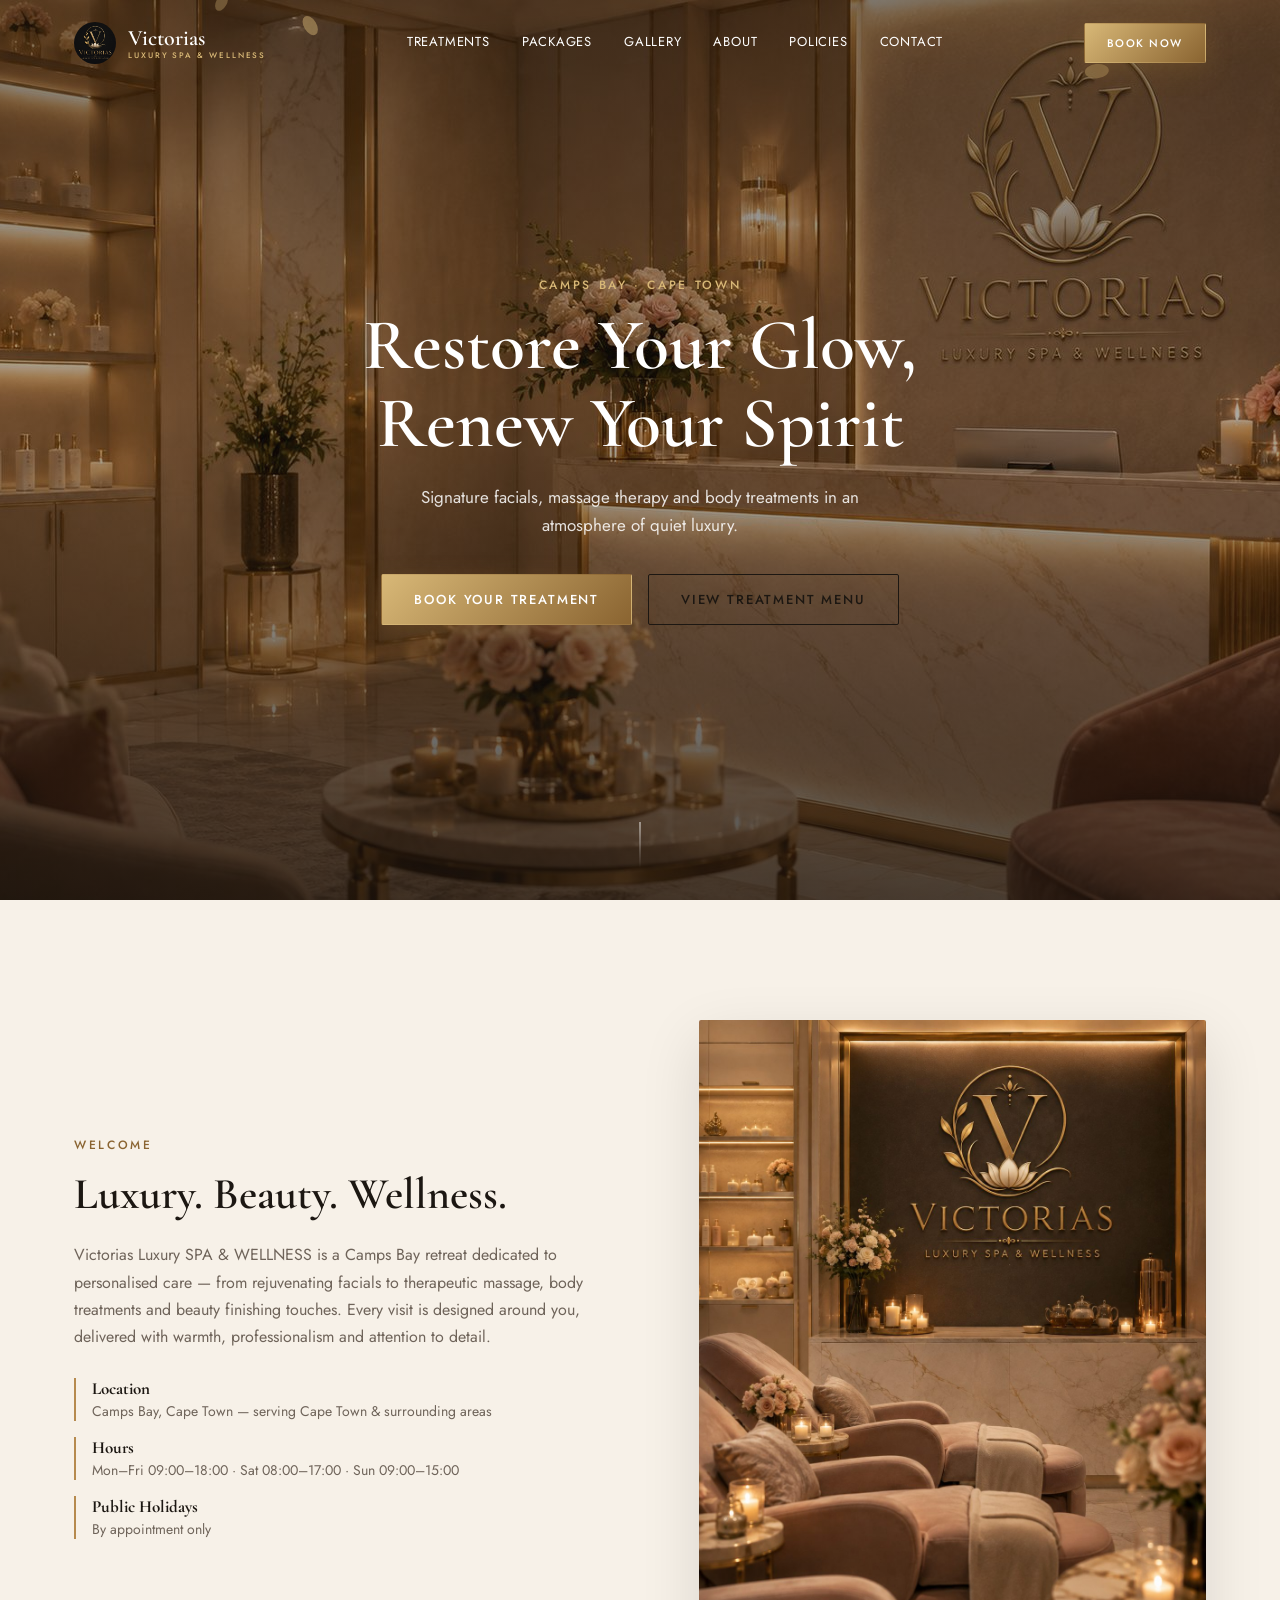
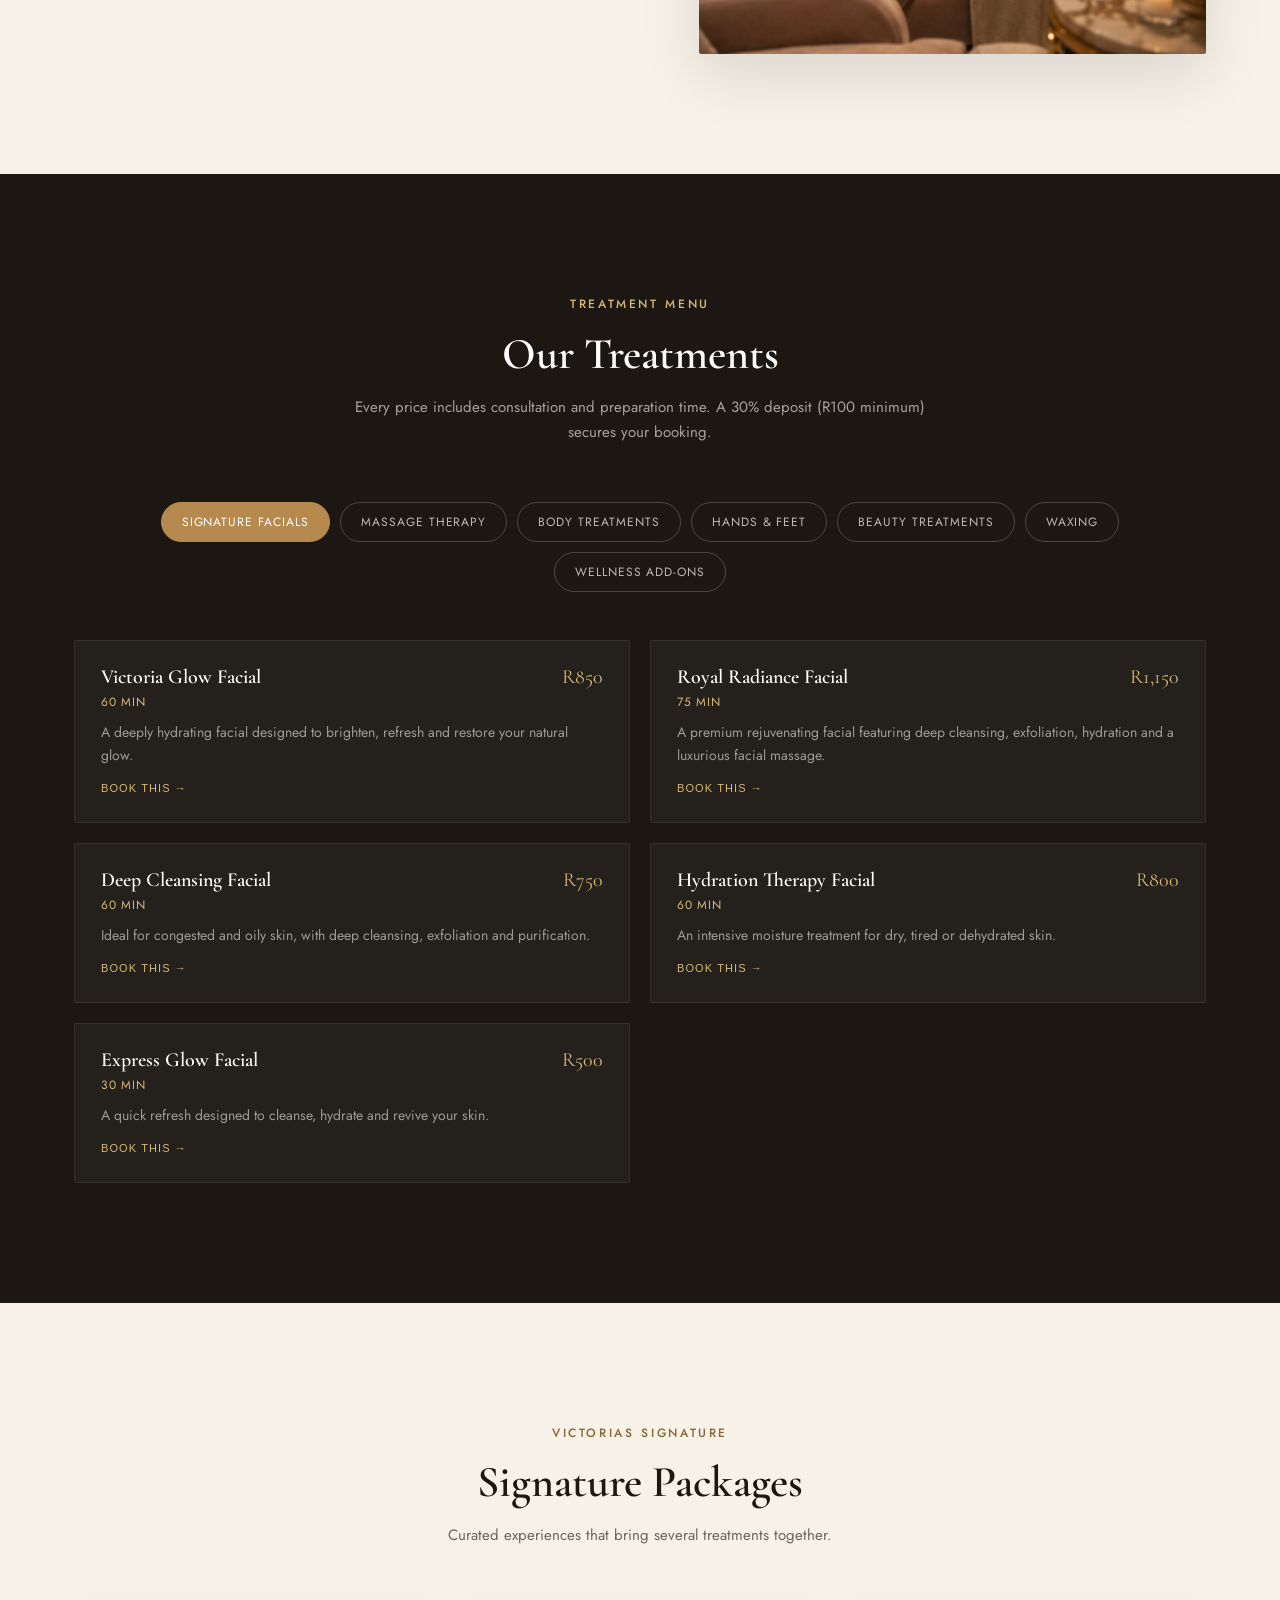
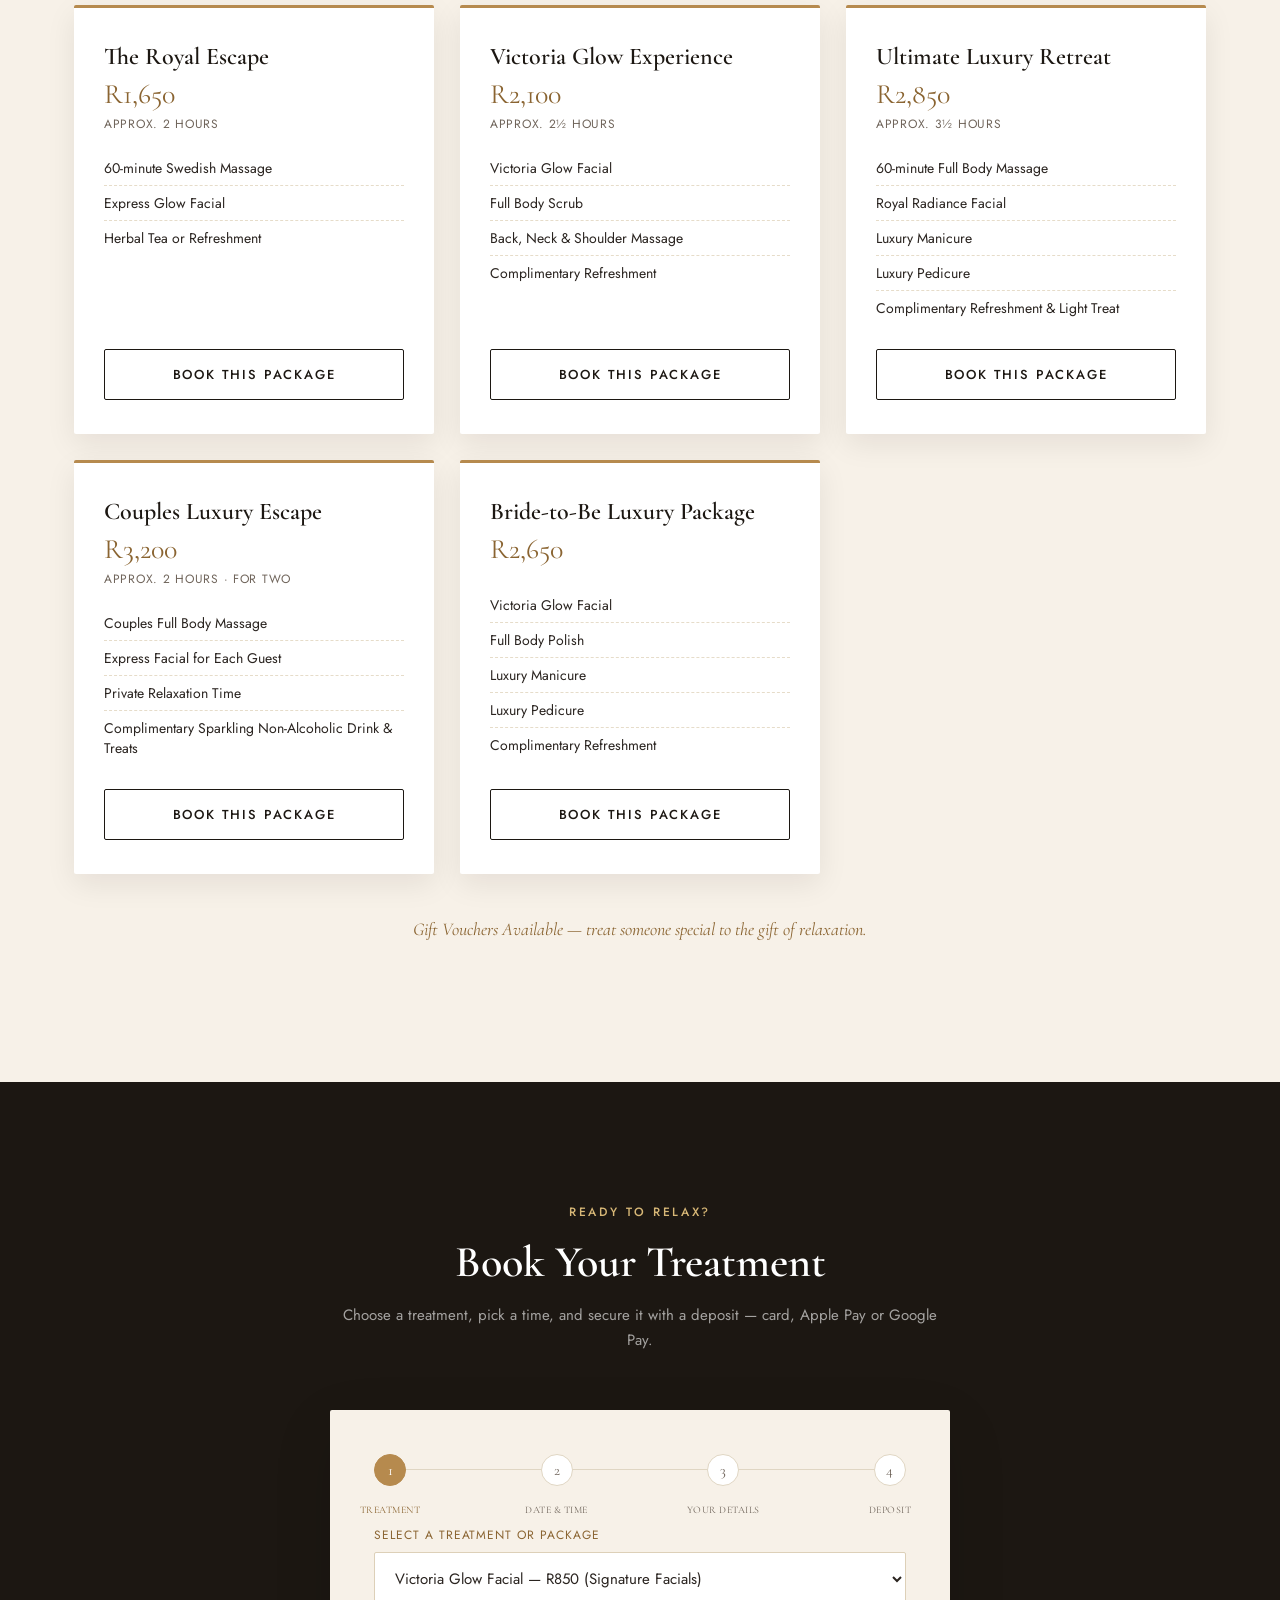
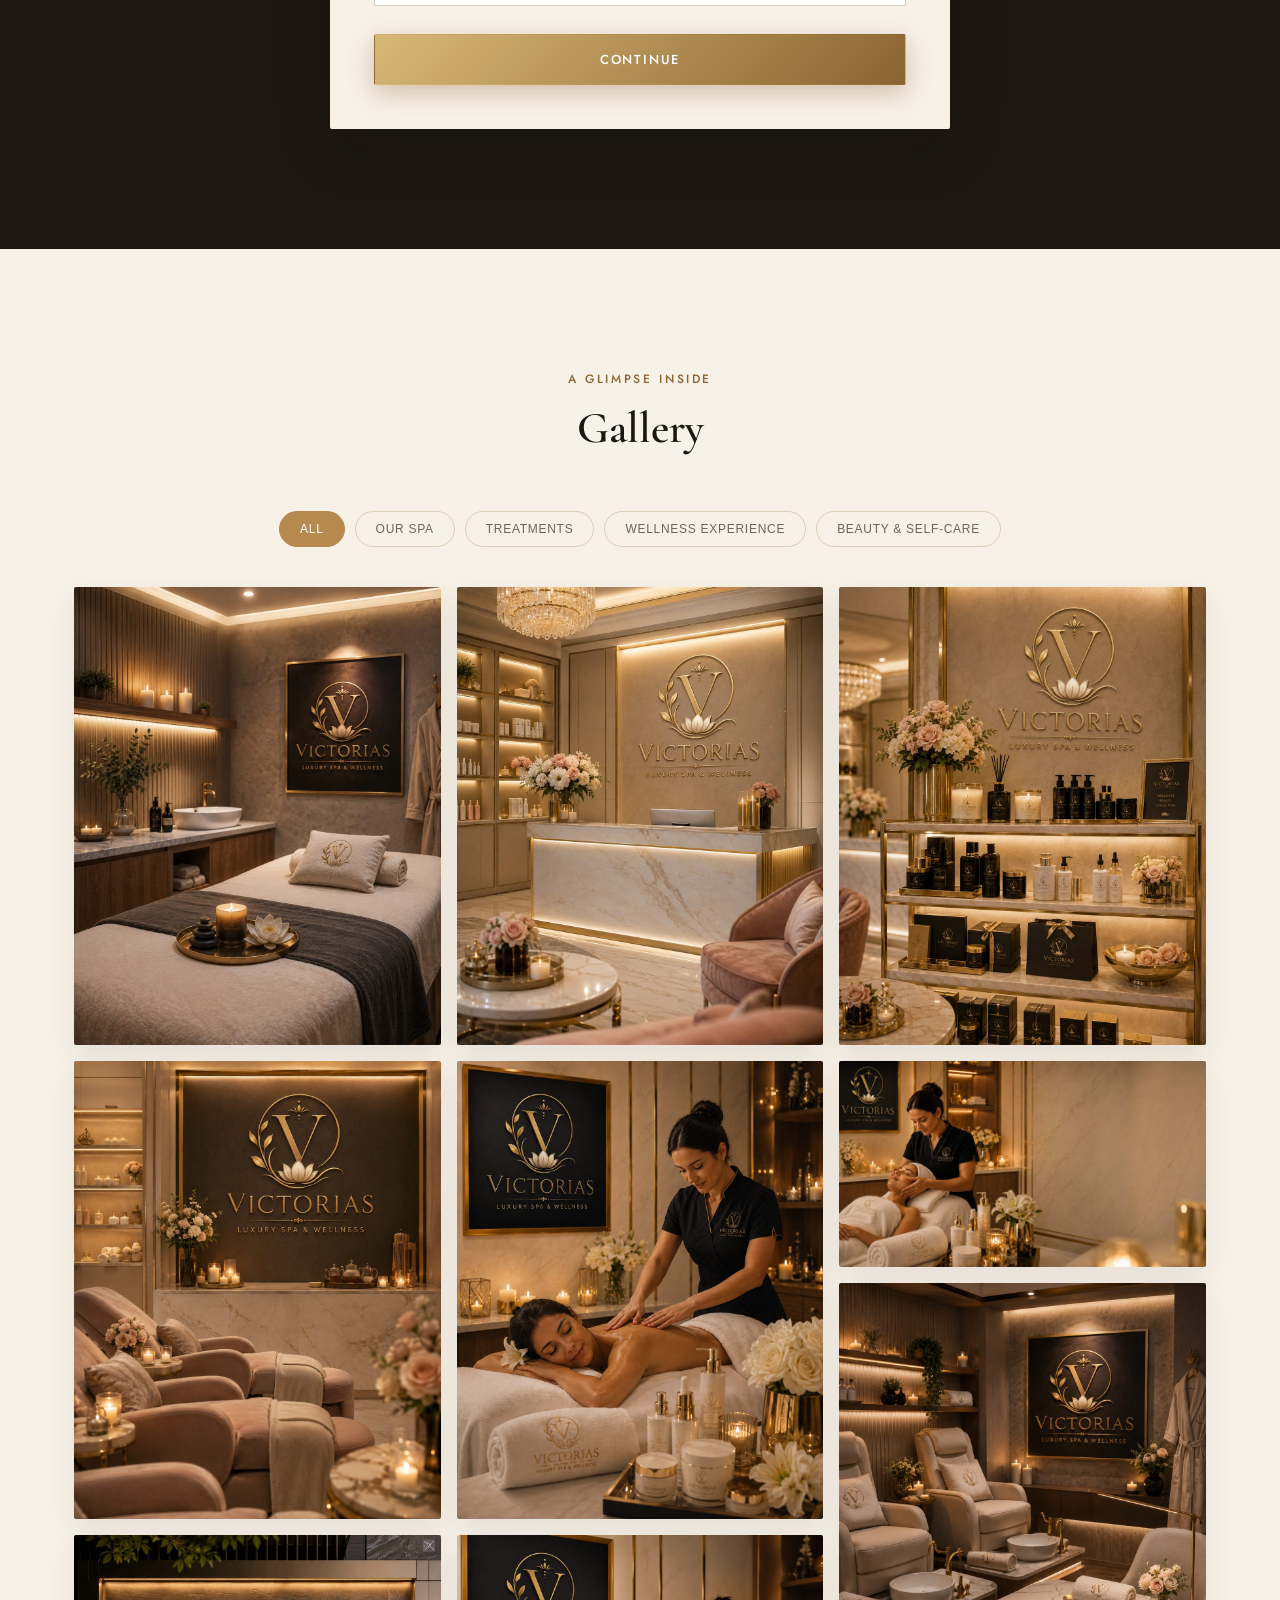
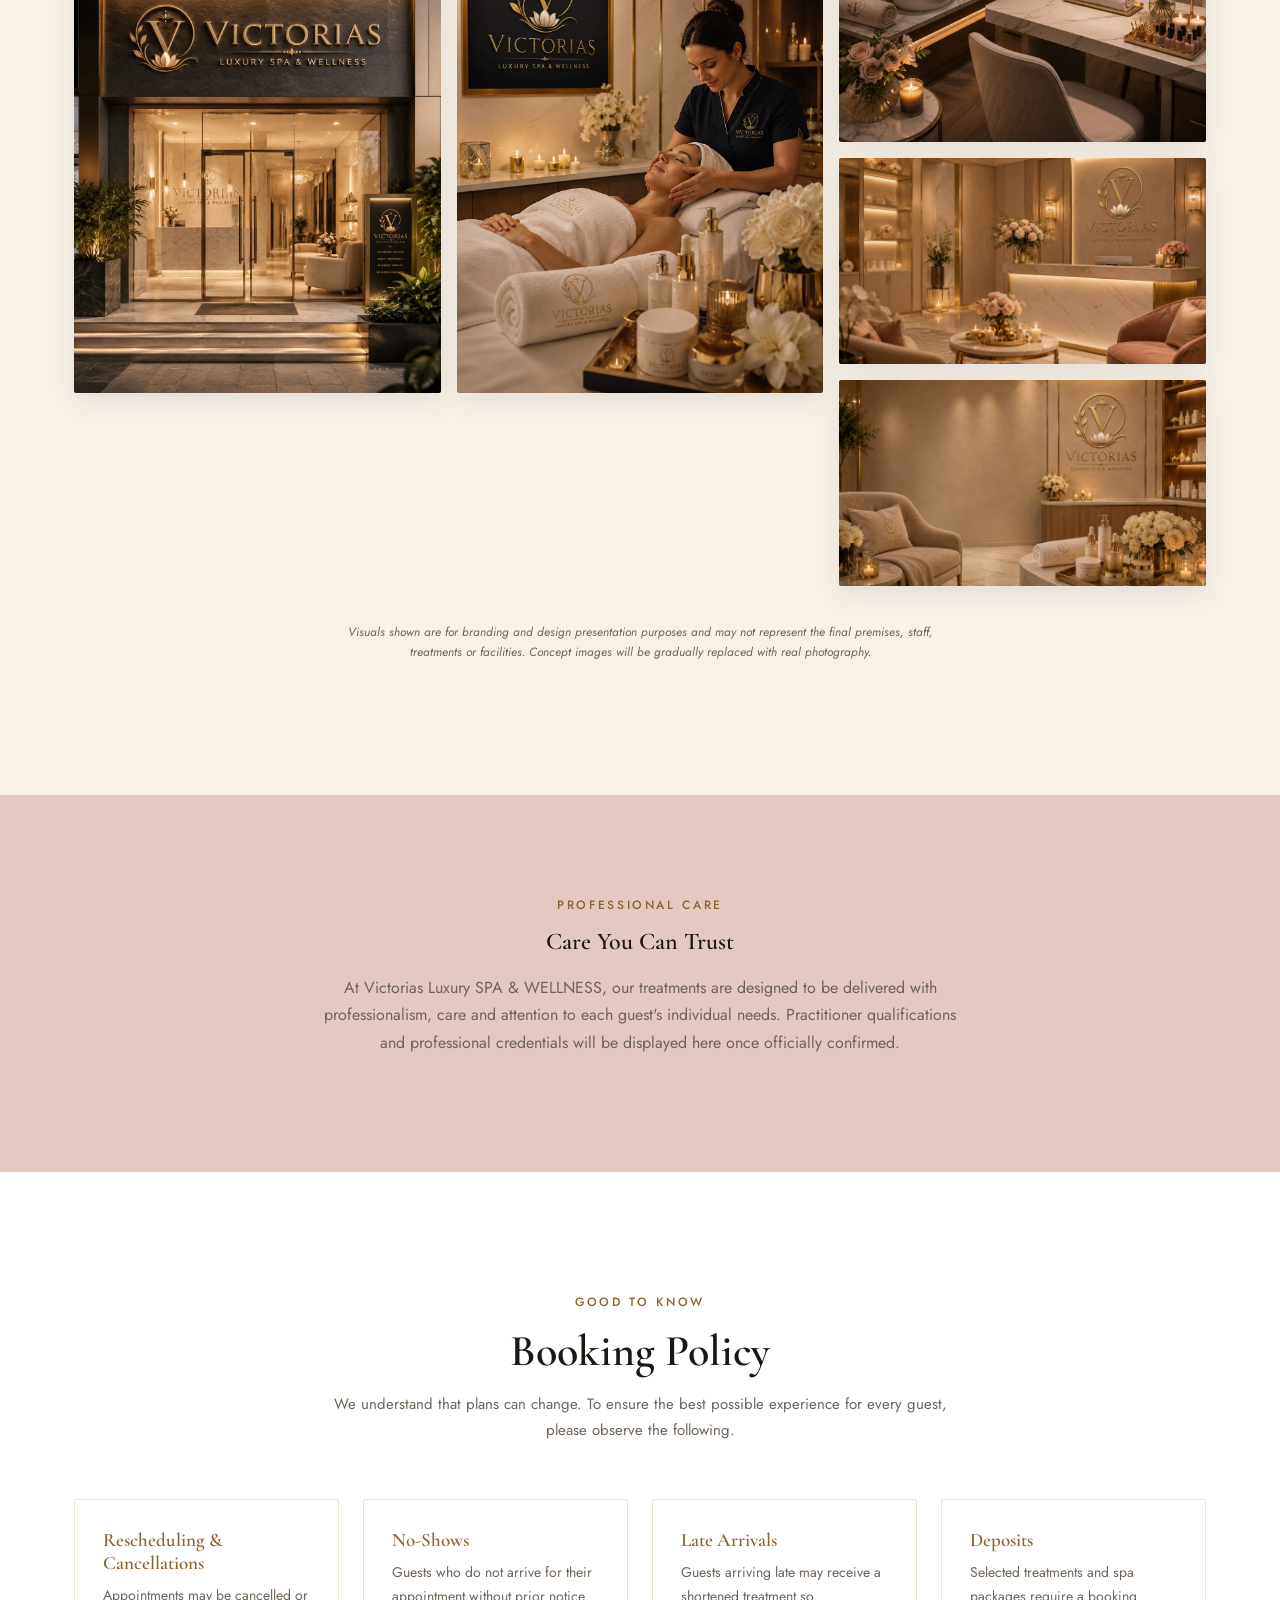
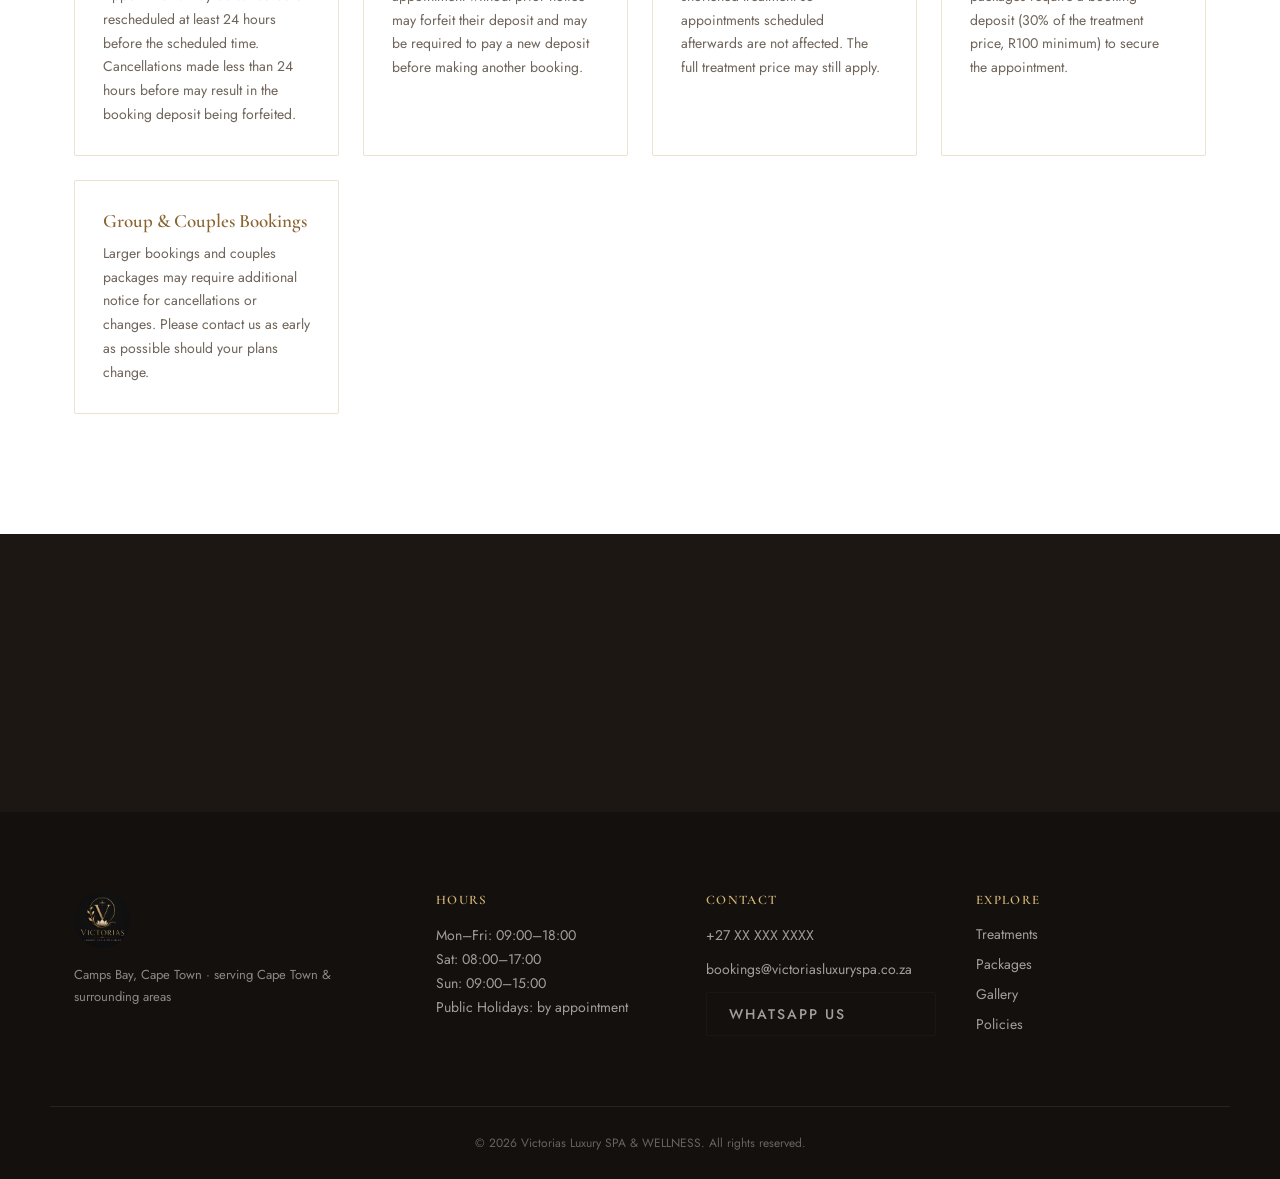
==== index.html @ 2071778c "Initial site upload" ====
<!DOCTYPE html>
<html lang="en">
<head>
<meta charset="UTF-8">
<meta name="viewport" content="width=device-width, initial-scale=1.0">
<title>Victorias Luxury SPA & WELLNESS — Camps Bay, Cape Town</title>
<meta name="description" content="Victorias Luxury SPA & WELLNESS in Camps Bay, Cape Town. Book signature facials, massages, body treatments and more online with a secure deposit.">
<link rel="icon" href="images/logo-mark.jpg">
<link rel="preconnect" href="https://fonts.googleapis.com">
<link rel="preconnect" href="https://fonts.gstatic.com" crossorigin>
<link href="https://fonts.googleapis.com/css2?family=Cormorant+Garamond:wght@400;500;600;700&family=Jost:wght@300;400;500;600&display=swap" rel="stylesheet">
<link rel="stylesheet" href="css/style.css">
</head>
<body>

<canvas id="petals-canvas" aria-hidden="true"></canvas>

<div id="toast" class="toast" role="status" aria-live="polite"></div>

<!-- ========== HEADER ========== -->
<header class="site-header" id="site-header">
  <div class="header-inner">
    <a href="#top" class="brand">
      <img src="images/logo-mark.jpg" alt="Victorias Luxury SPA & WELLNESS" class="brand-mark">
      <span class="brand-text">Victorias<small>LUXURY SPA &amp; WELLNESS</small></span>
    </a>
    <nav class="main-nav" id="main-nav">
      <a href="#menu">Treatments</a>
      <a href="#packages">Packages</a>
      <a href="#gallery">Gallery</a>
      <a href="#about">About</a>
      <a href="#policies">Policies</a>
      <a href="#contact">Contact</a>
    </nav>
    <div class="header-actions">
      <a href="#booking" class="btn btn-gold btn-small">Book Now</a>
      <button class="nav-toggle" id="nav-toggle" aria-label="Open menu" aria-expanded="false">
        <span></span><span></span><span></span>
      </button>
    </div>
  </div>
</header>

<main id="top">

  <!-- ========== HERO ========== -->
  <section class="hero" id="hero">
    <div class="hero-slides">
      <div class="hero-slide is-active" style="background-image:url('images/hero-1.jpg')"></div>
      <div class="hero-slide" style="background-image:url('images/hero-2.jpg')"></div>
      <div class="hero-slide" style="background-image:url('images/hero-3.jpg')"></div>
    </div>
    <div class="hero-scrim"></div>
    <div class="hero-content reveal">
      <p class="eyebrow">Camps Bay &middot; Cape Town</p>
      <h1>Restore Your Glow,<br>Renew Your Spirit</h1>
      <p class="hero-sub">Signature facials, massage therapy and body treatments in an atmosphere of quiet luxury.</p>
      <div class="hero-actions">
        <a href="#booking" class="btn btn-gold">Book Your Treatment</a>
        <a href="#menu" class="btn btn-outline">View Treatment Menu</a>
      </div>
    </div>
    <a href="#about" class="scroll-cue" aria-label="Scroll down"><span></span></a>
  </section>

  <!-- ========== ABOUT / INTRO STRIP ========== -->
  <section class="about" id="about">
    <div class="container about-grid reveal">
      <div class="about-copy">
        <p class="eyebrow">Welcome</p>
        <h2>Luxury. Beauty. Wellness.</h2>
        <p>Victorias Luxury SPA &amp; WELLNESS is a Camps Bay retreat dedicated to personalised care — from
        rejuvenating facials to therapeutic massage, body treatments and beauty finishing touches. Every visit
        is designed around you, delivered with warmth, professionalism and attention to detail.</p>
        <ul class="about-facts">
          <li><strong>Location</strong><span>Camps Bay, Cape Town &mdash; serving Cape Town &amp; surrounding areas</span></li>
          <li><strong>Hours</strong><span>Mon&ndash;Fri 09:00&ndash;18:00 &middot; Sat 08:00&ndash;17:00 &middot; Sun 09:00&ndash;15:00</span></li>
          <li><strong>Public Holidays</strong><span>By appointment only</span></li>
        </ul>
      </div>
      <div class="about-image">
        <img src="images/gallery-spa-2.jpg" alt="Victorias Luxury SPA reception lounge" loading="lazy">
      </div>
    </div>
  </section>

  <!-- ========== SERVICE MENU ========== -->
  <section class="menu-section" id="menu">
    <div class="container">
      <div class="section-head reveal">
        <p class="eyebrow">Treatment Menu</p>
        <h2>Our Treatments</h2>
        <p class="section-sub">Every price includes consultation and preparation time. A 30% deposit (R100 minimum) secures your booking.</p>
      </div>
      <div class="menu-tabs" id="menu-tabs" role="tablist"></div>
      <div class="menu-panels" id="menu-panels"></div>
    </div>
  </section>

  <!-- ========== SIGNATURE PACKAGES ========== -->
  <section class="packages-section" id="packages">
    <div class="container">
      <div class="section-head reveal">
        <p class="eyebrow">Victorias Signature</p>
        <h2>Signature Packages</h2>
        <p class="section-sub">Curated experiences that bring several treatments together.</p>
      </div>
      <div class="packages-grid" id="packages-grid"></div>
      <p class="voucher-note reveal">Gift Vouchers Available &mdash; treat someone special to the gift of relaxation.</p>
    </div>
  </section>

  <!-- ========== BOOKING WIDGET ========== -->
  <section class="booking-section" id="booking">
    <div class="container">
      <div class="section-head reveal">
        <p class="eyebrow">Ready to relax?</p>
        <h2>Book Your Treatment</h2>
        <p class="section-sub">Choose a treatment, pick a time, and secure it with a deposit &mdash; card, Apple Pay or Google Pay.</p>
      </div>

      <div class="booking-widget reveal" id="booking-widget">
        <div class="booking-steps">
          <span class="step-dot is-active" data-step="1">1<em>Treatment</em></span>
          <span class="step-dot" data-step="2">2<em>Date &amp; Time</em></span>
          <span class="step-dot" data-step="3">3<em>Your Details</em></span>
          <span class="step-dot" data-step="4">4<em>Deposit</em></span>
        </div>

        <!-- STEP 1 -->
        <div class="booking-step is-active" data-step-panel="1">
          <label class="field-label" for="booking-service-select">Select a treatment or package</label>
          <select id="booking-service-select" class="field-select"></select>
          <div class="booking-actions">
            <button class="btn btn-gold" id="step1-next">Continue</button>
          </div>
        </div>

        <!-- STEP 2 -->
        <div class="booking-step" data-step-panel="2">
          <label class="field-label" for="booking-date">Preferred date</label>
          <input type="date" id="booking-date" class="field-input">
          <label class="field-label" for="booking-time">Preferred time</label>
          <select id="booking-time" class="field-select">
            <option value="">Select a time slot</option>
          </select>
          <p class="field-hint">Slots shown reflect our normal opening hours. We'll confirm exact availability once your deposit is received.</p>
          <div class="booking-actions">
            <button class="btn btn-ghost" data-back="1">Back</button>
            <button class="btn btn-gold" id="step2-next">Continue</button>
          </div>
        </div>

        <!-- STEP 3 -->
        <div class="booking-step" data-step-panel="3">
          <label class="field-label" for="booking-name">Full name</label>
          <input type="text" id="booking-name" class="field-input" placeholder="Your name" autocomplete="name">
          <label class="field-label" for="booking-email">Email</label>
          <input type="email" id="booking-email" class="field-input" placeholder="you@example.com" autocomplete="email">
          <label class="field-label" for="booking-phone">Phone / WhatsApp</label>
          <input type="tel" id="booking-phone" class="field-input" placeholder="072 000 0000" autocomplete="tel">
          <label class="field-label" for="booking-notes">Notes (optional)</label>
          <textarea id="booking-notes" class="field-input" rows="3" placeholder="Allergies, preferences, special requests..."></textarea>
          <label class="checkbox-row">
            <input type="checkbox" id="booking-newsletter">
            <span>Keep me posted by email about last-minute openings and offers</span>
          </label>
          <div class="booking-actions">
            <button class="btn btn-ghost" data-back="2">Back</button>
            <button class="btn btn-gold" id="step3-next">Continue</button>
          </div>
        </div>

        <!-- STEP 4 -->
        <div class="booking-step" data-step-panel="4">
          <div class="booking-summary" id="booking-summary"></div>
          <label class="checkbox-row">
            <input type="checkbox" id="booking-policy-agree">
            <span>I've read and agree to the <a href="#policies">cancellation &amp; deposit policy</a></span>
          </label>
          <div class="booking-actions">
            <button class="btn btn-ghost" data-back="3">Back</button>
            <button class="btn btn-gold" id="pay-deposit-btn">Pay Deposit &amp; Confirm</button>
          </div>
          <p class="field-hint payment-badges">Secured by Yoco &middot; Card &middot; Apple Pay &middot; Google Pay</p>
        </div>
      </div>
    </div>
  </section>

  <!-- ========== GALLERY ========== -->
  <section class="gallery-section" id="gallery">
    <div class="container">
      <div class="section-head reveal">
        <p class="eyebrow">A Glimpse Inside</p>
        <h2>Gallery</h2>
      </div>
      <div class="gallery-tabs" id="gallery-tabs" role="tablist"></div>
      <div class="gallery-grid" id="gallery-grid"></div>
      <p class="gallery-disclaimer reveal">Visuals shown are for branding and design presentation purposes and may not represent the final premises, staff, treatments or facilities. Concept images will be gradually replaced with real photography.</p>
    </div>
  </section>

  <!-- ========== PROFESSIONAL CARE ========== -->
  <section class="professional-section" id="professional">
    <div class="container professional-inner reveal">
      <p class="eyebrow">Professional Care</p>
      <h2>Care You Can Trust</h2>
      <p>At Victorias Luxury SPA &amp; WELLNESS, our treatments are designed to be delivered with professionalism,
      care and attention to each guest's individual needs. Practitioner qualifications and professional
      credentials will be displayed here once officially confirmed.</p>
    </div>
  </section>

  <!-- ========== POLICIES ========== -->
  <section class="policies-section" id="policies">
    <div class="container reveal">
      <div class="section-head">
        <p class="eyebrow">Good to Know</p>
        <h2>Booking Policy</h2>
        <p class="section-sub">We understand that plans can change. To ensure the best possible experience for every guest, please observe the following.</p>
      </div>
      <div class="policy-grid">
        <div class="policy-card">
          <h3>Rescheduling &amp; Cancellations</h3>
          <p>Appointments may be cancelled or rescheduled at least 24 hours before the scheduled time. Cancellations made less than 24 hours before may result in the booking deposit being forfeited.</p>
        </div>
        <div class="policy-card">
          <h3>No-Shows</h3>
          <p>Guests who do not arrive for their appointment without prior notice may forfeit their deposit and may be required to pay a new deposit before making another booking.</p>
        </div>
        <div class="policy-card">
          <h3>Late Arrivals</h3>
          <p>Guests arriving late may receive a shortened treatment so appointments scheduled afterwards are not affected. The full treatment price may still apply.</p>
        </div>
        <div class="policy-card">
          <h3>Deposits</h3>
          <p>Selected treatments and spa packages require a booking deposit (30% of the treatment price, R100 minimum) to secure the appointment.</p>
        </div>
        <div class="policy-card">
          <h3>Group &amp; Couples Bookings</h3>
          <p>Larger bookings and couples packages may require additional notice for cancellations or changes. Please contact us as early as possible should your plans change.</p>
        </div>
      </div>
    </div>
  </section>

  <!-- ========== NEWSLETTER / SLOT ALERTS ========== -->
  <section class="newsletter-section">
    <div class="container newsletter-inner reveal">
      <div class="newsletter-copy">
        <p class="eyebrow">Never Miss an Opening</p>
        <h2>Get Notified of Free Slots</h2>
        <p>Leave your email and we'll let you know when a spot opens up &mdash; perfect for last-minute treats.</p>
      </div>
      <form class="newsletter-form" id="newsletter-form">
        <input type="email" id="newsletter-email" placeholder="you@example.com" required aria-label="Email address">
        <button type="submit" class="btn btn-gold">Notify Me</button>
      </form>
    </div>
  </section>

</main>

<!-- ========== FOOTER / CONTACT ========== -->
<footer class="site-footer" id="contact">
  <div class="container footer-grid">
    <div class="footer-brand">
      <img src="images/logo-mark.jpg" alt="Victorias Luxury SPA & WELLNESS" class="footer-mark">
      <p>Camps Bay, Cape Town &middot; serving Cape Town &amp; surrounding areas</p>
    </div>
    <div class="footer-col">
      <h4>Hours</h4>
      <p>Mon&ndash;Fri: 09:00&ndash;18:00<br>Sat: 08:00&ndash;17:00<br>Sun: 09:00&ndash;15:00<br>Public Holidays: by appointment</p>
    </div>
    <div class="footer-col">
      <h4>Contact</h4>
      <p id="footer-phone">+27 XX XXX XXXX</p>
      <p><a href="mailto:bookings@victoriasluxuryspa.co.za">bookings@victoriasluxuryspa.co.za</a></p>
      <a href="#" id="whatsapp-cta" class="btn btn-outline btn-small" target="_blank" rel="noopener">WhatsApp Us</a>
    </div>
    <div class="footer-col">
      <h4>Explore</h4>
      <a href="#menu">Treatments</a>
      <a href="#packages">Packages</a>
      <a href="#gallery">Gallery</a>
      <a href="#policies">Policies</a>
    </div>
  </div>
  <div class="footer-bottom">
    <p>&copy; <span id="footer-year"></span> Victorias Luxury SPA &amp; WELLNESS. All rights reserved.</p>
  </div>
</footer>

<div class="lightbox" id="lightbox">
  <button class="lightbox-close" id="lightbox-close" aria-label="Close">&times;</button>
  <img id="lightbox-img" src="" alt="">
</div>

<script src="js/config.js"></script>
<script src="js/services-data.js"></script>
<script src="js/main.js"></script>
</body>
</html>
---- css/style.css ----
/* =========================================================
   VICTORIAS LUXURY SPA & WELLNESS
   ========================================================= */

:root {
  --black:        #14100d;
  --near-black:   #1c1712;
  --cream:        #f7f1e8;
  --cream-dim:    #efe6d8;
  --gold:         #b68a4e;
  --gold-light:   #d8b877;
  --gold-deep:    #8a6431;
  --blush:        #e3c9c2;
  --ink:          #2a2420;
  --muted:        #6f645a;
  --white:        #ffffff;

  --serif: 'Cormorant Garamond', Georgia, serif;
  --sans: 'Jost', 'Helvetica Neue', Arial, sans-serif;

  --radius: 2px;
  --shadow-soft: 0 20px 60px rgba(20, 16, 13, 0.12);
  --shadow-card: 0 10px 30px rgba(20, 16, 13, 0.08);
  --ease: cubic-bezier(.22, .61, .36, 1);
}

* { box-sizing: border-box; }
html { scroll-behavior: smooth; }

body {
  margin: 0;
  font-family: var(--sans);
  color: var(--ink);
  background: var(--cream);
  -webkit-font-smoothing: antialiased;
  overflow-x: hidden;
}

h1, h2, h3, h4 { font-family: var(--serif); font-weight: 600; margin: 0; color: var(--near-black); }
p { line-height: 1.7; color: var(--muted); margin: 0 0 1em; }
a { color: inherit; text-decoration: none; }
img { max-width: 100%; display: block; }
.container { max-width: 1180px; margin: 0 auto; padding: 0 24px; }

.eyebrow {
  font-family: var(--sans);
  text-transform: uppercase;
  letter-spacing: 0.22em;
  font-size: 12px;
  color: var(--gold-deep);
  margin: 0 0 12px;
  font-weight: 500;
}

/* ---------- Petals canvas ---------- */
#petals-canvas {
  position: fixed;
  inset: 0;
  width: 100%;
  height: 100%;
  pointer-events: none;
  z-index: 5;
  opacity: 0.85;
}
@media (prefers-reduced-motion: reduce) {
  #petals-canvas { display: none; }
}

/* ---------- Toast ---------- */
.toast {
  position: fixed;
  left: 50%;
  bottom: 28px;
  transform: translate(-50%, 20px);
  background: var(--near-black);
  color: var(--cream);
  padding: 14px 22px;
  border-radius: var(--radius);
  font-size: 14px;
  letter-spacing: 0.02em;
  opacity: 0;
  pointer-events: none;
  transition: opacity .35s var(--ease), transform .35s var(--ease);
  z-index: 300;
  box-shadow: var(--shadow-soft);
}
.toast.is-visible { opacity: 1; transform: translate(-50%, 0); }

/* ---------- Buttons ---------- */
.btn {
  display: inline-flex;
  align-items: center;
  justify-content: center;
  gap: 8px;
  padding: 15px 32px;
  font-family: var(--sans);
  font-size: 13px;
  letter-spacing: 0.14em;
  text-transform: uppercase;
  font-weight: 500;
  border: 1px solid transparent;
  border-radius: var(--radius);
  cursor: pointer;
  transition: all .35s var(--ease);
  white-space: nowrap;
}
.btn-small { padding: 11px 22px; font-size: 11px; }
.btn-gold {
  background: linear-gradient(135deg, var(--gold-light), var(--gold-deep));
  color: var(--white);
  box-shadow: 0 8px 24px rgba(138, 100, 49, 0.35);
}
.btn-gold:hover { transform: translateY(-2px); box-shadow: 0 14px 32px rgba(138, 100, 49, 0.45); }
.btn-outline {
  background: transparent;
  color: var(--near-black);
  border-color: var(--near-black);
}
.btn-outline:hover { background: var(--near-black); color: var(--cream); }
.btn-ghost {
  background: transparent;
  color: var(--muted);
  border-color: #d8cdbc;
}
.btn-ghost:hover { border-color: var(--gold); color: var(--gold-deep); }

/* ---------- Header ---------- */
.site-header {
  position: fixed;
  top: 0; left: 0; right: 0;
  z-index: 200;
  background: transparent;
  transition: background .4s var(--ease), box-shadow .4s var(--ease), padding .3s var(--ease);
  padding: 22px 0;
}
.site-header.is-scrolled {
  background: rgba(20, 16, 13, 0.92);
  backdrop-filter: blur(10px);
  box-shadow: 0 8px 24px rgba(0,0,0,0.15);
  padding: 12px 0;
}
.header-inner {
  max-width: 1180px;
  margin: 0 auto;
  padding: 0 24px;
  display: flex;
  align-items: center;
  justify-content: space-between;
  gap: 20px;
}
.brand { display: flex; align-items: center; gap: 12px; }
.brand-mark { width: 42px; height: 42px; border-radius: 50%; object-fit: cover; }
.brand-text {
  font-family: var(--serif);
  font-size: 22px;
  font-weight: 600;
  color: var(--white);
  display: flex;
  flex-direction: column;
  line-height: 1.15;
}
.brand-text small {
  font-family: var(--sans);
  font-size: 8px;
  letter-spacing: 0.24em;
  color: var(--gold-light);
  font-weight: 500;
}
.main-nav { display: flex; gap: 32px; }
.main-nav a {
  color: var(--white);
  font-size: 13px;
  letter-spacing: 0.06em;
  text-transform: uppercase;
  position: relative;
  padding-bottom: 4px;
}
.main-nav a::after {
  content: "";
  position: absolute; left: 0; bottom: 0;
  width: 0; height: 1px;
  background: var(--gold-light);
  transition: width .3s var(--ease);
}
.main-nav a:hover::after { width: 100%; }
.header-actions { display: flex; align-items: center; gap: 16px; }
.nav-toggle {
  display: none;
  flex-direction: column;
  gap: 5px;
  background: none;
  border: none;
  cursor: pointer;
  padding: 4px;
}
.nav-toggle span { width: 24px; height: 1.5px; background: var(--white); transition: all .3s var(--ease); }

/* ---------- Hero ---------- */
.hero {
  position: relative;
  height: 100vh;
  min-height: 560px;
  display: flex;
  align-items: center;
  justify-content: center;
  overflow: hidden;
}
.hero-slides { position: absolute; inset: 0; }
.hero-slide {
  position: absolute; inset: 0;
  background-size: cover;
  background-position: center;
  opacity: 0;
  transform: scale(1.08);
  transition: opacity 1.6s var(--ease), transform 8s linear;
}
.hero-slide.is-active { opacity: 1; transform: scale(1); }
.hero-scrim {
  position: absolute; inset: 0;
  background: linear-gradient(180deg, rgba(20,16,13,0.55) 0%, rgba(20,16,13,0.35) 45%, rgba(20,16,13,0.75) 100%);
}
.hero-content {
  position: relative;
  z-index: 2;
  text-align: center;
  color: var(--white);
  max-width: 780px;
  padding: 0 24px;
}
.hero-content .eyebrow { color: var(--gold-light); }
.hero-content h1 {
  color: var(--white);
  font-size: clamp(38px, 6vw, 72px);
  line-height: 1.08;
  margin-bottom: 20px;
}
.hero-sub {
  color: rgba(255,255,255,0.85);
  font-size: 17px;
  max-width: 520px;
  margin: 0 auto 34px;
}
.hero-actions { display: flex; gap: 16px; justify-content: center; flex-wrap: wrap; }
.scroll-cue {
  position: absolute;
  bottom: 32px; left: 50%;
  transform: translateX(-50%);
  z-index: 2;
}
.scroll-cue span {
  display: block;
  width: 1px; height: 46px;
  background: linear-gradient(rgba(255,255,255,0.9), transparent);
  animation: cue-move 2s var(--ease) infinite;
}
@keyframes cue-move {
  0% { transform: translateY(-8px); opacity: 0; }
  40% { opacity: 1; }
  100% { transform: translateY(14px); opacity: 0; }
}

/* ---------- Reveal-on-scroll ---------- */
.reveal { opacity: 0; transform: translateY(28px); transition: opacity .9s var(--ease), transform .9s var(--ease); }
.reveal.is-visible { opacity: 1; transform: translateY(0); }

/* ---------- About ---------- */
.about { padding: 120px 0; background: var(--cream); }
.about-grid { display: grid; grid-template-columns: 1.05fr 0.95fr; gap: 64px; align-items: center; }
.about-copy h2 { font-size: clamp(30px, 4vw, 44px); margin-bottom: 20px; }
.about-facts { list-style: none; padding: 0; margin: 28px 0 0; display: grid; gap: 16px; }
.about-facts li { display: flex; flex-direction: column; gap: 2px; border-left: 2px solid var(--gold); padding-left: 16px; }
.about-facts strong { font-family: var(--serif); font-size: 17px; color: var(--near-black); }
.about-facts span { font-size: 14px; color: var(--muted); }
.about-image img { border-radius: var(--radius); box-shadow: var(--shadow-soft); aspect-ratio: 4/5; object-fit: cover; }

/* ---------- Section head shared ---------- */
.section-head { text-align: center; max-width: 620px; margin: 0 auto 56px; }
.section-head h2 { font-size: clamp(30px, 4vw, 44px); margin-bottom: 14px; }
.section-sub { font-size: 15px; }

/* ---------- Menu ---------- */
.menu-section { padding: 120px 0; background: var(--near-black); }
.menu-section .eyebrow { color: var(--gold-light); }
.menu-section h2 { color: var(--white); }
.menu-section .section-sub { color: rgba(255,255,255,0.6); }
.menu-tabs {
  display: flex;
  gap: 10px;
  flex-wrap: wrap;
  justify-content: center;
  margin-bottom: 48px;
}
.menu-tab {
  background: transparent;
  border: 1px solid rgba(255,255,255,0.2);
  color: rgba(255,255,255,0.7);
  padding: 10px 20px;
  font-family: var(--sans);
  font-size: 12px;
  letter-spacing: 0.08em;
  text-transform: uppercase;
  border-radius: 999px;
  cursor: pointer;
  transition: all .3s var(--ease);
}
.menu-tab.is-active, .menu-tab:hover {
  background: var(--gold);
  border-color: var(--gold);
  color: var(--white);
}
.menu-panel { display: none; }
.menu-panel.is-active { display: grid; grid-template-columns: repeat(2, 1fr); gap: 20px; }
.menu-item {
  background: rgba(255,255,255,0.04);
  border: 1px solid rgba(255,255,255,0.08);
  border-radius: var(--radius);
  padding: 24px 26px;
  transition: border-color .3s var(--ease), transform .3s var(--ease);
}
.menu-item:hover { border-color: var(--gold); transform: translateY(-3px); }
.menu-item-top { display: flex; justify-content: space-between; align-items: baseline; gap: 12px; }
.menu-item-top h3 { font-size: 20px; color: var(--white); }
.menu-item-price { font-family: var(--serif); font-size: 20px; color: var(--gold-light); white-space: nowrap; }
.menu-item-meta { font-size: 12px; color: var(--gold-light); text-transform: uppercase; letter-spacing: 0.06em; margin-top: 4px; }
.menu-item-desc { font-size: 14px; color: rgba(255,255,255,0.55); margin-top: 10px; margin-bottom: 0; }
.menu-item-book {
  margin-top: 14px;
  font-size: 11px;
  letter-spacing: 0.1em;
  text-transform: uppercase;
  color: var(--gold-light);
  background: none;
  border: none;
  cursor: pointer;
  padding: 0;
}
.menu-item-book:hover { text-decoration: underline; }

/* ---------- Packages ---------- */
.packages-section { padding: 120px 0; background: var(--cream); }
.packages-grid { display: grid; grid-template-columns: repeat(auto-fit, minmax(280px, 1fr)); gap: 26px; }
.package-card {
  background: var(--white);
  border-radius: var(--radius);
  padding: 34px 30px;
  box-shadow: var(--shadow-card);
  border-top: 3px solid var(--gold);
  display: flex;
  flex-direction: column;
  transition: transform .35s var(--ease), box-shadow .35s var(--ease);
}
.package-card:hover { transform: translateY(-6px); box-shadow: var(--shadow-soft); }
.package-card h3 { font-size: 24px; margin-bottom: 6px; }
.package-price { font-family: var(--serif); font-size: 28px; color: var(--gold-deep); margin-bottom: 4px; }
.package-duration { font-size: 12px; color: var(--muted); text-transform: uppercase; letter-spacing: 0.06em; margin-bottom: 18px; }
.package-includes { list-style: none; padding: 0; margin: 0 0 24px; flex-grow: 1; }
.package-includes li { font-size: 14px; color: var(--ink); padding: 7px 0; border-bottom: 1px dashed #e6dcc9; }
.package-includes li:last-child { border-bottom: none; }
.voucher-note { text-align: center; margin-top: 40px; font-style: italic; font-family: var(--serif); font-size: 18px; color: var(--gold-deep); }

/* ---------- Booking widget ---------- */
.booking-section { padding: 120px 0; background: var(--near-black); }
.booking-section .eyebrow { color: var(--gold-light); }
.booking-section h2 { color: var(--white); }
.booking-section .section-sub { color: rgba(255,255,255,0.6); }
.booking-widget {
  max-width: 620px;
  margin: 0 auto;
  background: var(--cream);
  border-radius: var(--radius);
  padding: 44px;
  box-shadow: var(--shadow-soft);
}
.booking-steps { display: flex; justify-content: space-between; margin-bottom: 40px; position: relative; }
.booking-steps::before {
  content: "";
  position: absolute; top: 15px; left: 30px; right: 30px; height: 1px;
  background: #e0d6c3;
  z-index: 0;
}
.step-dot {
  position: relative; z-index: 1;
  display: flex; flex-direction: column; align-items: center;
  width: 32px; height: 32px;
  border-radius: 50%;
  background: var(--white);
  border: 1px solid #e0d6c3;
  color: var(--muted);
  font-family: var(--serif);
  font-size: 15px;
  line-height: 30px;
  text-align: center;
}
.step-dot em {
  position: absolute; top: 40px;
  font-style: normal; font-size: 10px; letter-spacing: 0.05em;
  text-transform: uppercase; white-space: nowrap; color: var(--muted);
}
.step-dot.is-active, .step-dot.is-done { background: var(--gold); border-color: var(--gold); color: var(--white); }
.step-dot.is-active em, .step-dot.is-done em { color: var(--gold-deep); }

.booking-step { display: none; }
.booking-step.is-active { display: block; animation: step-in .5s var(--ease); }
@keyframes step-in { from { opacity: 0; transform: translateX(12px); } to { opacity: 1; transform: translateX(0); } }

.field-label { display: block; font-size: 12px; text-transform: uppercase; letter-spacing: 0.08em; color: var(--gold-deep); margin: 18px 0 8px; }
.field-label:first-child { margin-top: 0; }
.field-input, .field-select {
  width: 100%;
  padding: 14px 16px;
  border: 1px solid #ddd0b8;
  border-radius: var(--radius);
  background: var(--white);
  font-family: var(--sans);
  font-size: 15px;
  color: var(--ink);
  transition: border-color .25s var(--ease);
}
.field-input:focus, .field-select:focus { outline: none; border-color: var(--gold); }
.field-hint { font-size: 12px; color: var(--muted); margin-top: 10px; }
.checkbox-row { display: flex; align-items: flex-start; gap: 10px; margin-top: 20px; font-size: 13px; color: var(--muted); cursor: pointer; }
.checkbox-row input { margin-top: 3px; }
.checkbox-row a { color: var(--gold-deep); text-decoration: underline; }
.booking-actions { display: flex; justify-content: space-between; gap: 12px; margin-top: 28px; }
.booking-actions .btn { flex: 1; }

.booking-summary { background: var(--white); border-radius: var(--radius); padding: 22px 24px; margin-bottom: 6px; }
.booking-summary-row { display: flex; justify-content: space-between; padding: 8px 0; font-size: 14px; border-bottom: 1px solid #f0e8d8; }
.booking-summary-row:last-child { border-bottom: none; }
.booking-summary-row.total { font-family: var(--serif); font-size: 20px; color: var(--gold-deep); padding-top: 14px; }
.payment-badges { text-align: center; margin-top: 14px; }

/* ---------- Gallery ---------- */
.gallery-section { padding: 120px 0; background: var(--cream); }
.gallery-tabs { display: flex; gap: 10px; flex-wrap: wrap; justify-content: center; margin-bottom: 40px; }
.gallery-tab {
  background: transparent;
  border: 1px solid #ddd0b8;
  color: var(--muted);
  padding: 10px 20px;
  font-size: 12px;
  letter-spacing: 0.06em;
  text-transform: uppercase;
  border-radius: 999px;
  cursor: pointer;
  transition: all .3s var(--ease);
}
.gallery-tab.is-active, .gallery-tab:hover { background: var(--gold); border-color: var(--gold); color: var(--white); }
.gallery-grid {
  columns: 3 220px;
  column-gap: 16px;
}
.gallery-item {
  break-inside: avoid;
  margin-bottom: 16px;
  border-radius: var(--radius);
  overflow: hidden;
  cursor: pointer;
  position: relative;
  box-shadow: var(--shadow-card);
}
.gallery-item img {
  width: 100%;
  transition: transform .6s var(--ease);
}
.gallery-item:hover img { transform: scale(1.06); }
.gallery-item-cap {
  position: absolute; left: 0; right: 0; bottom: 0;
  padding: 14px 16px;
  background: linear-gradient(180deg, transparent, rgba(20,16,13,0.75));
  color: var(--white);
  font-size: 12px;
  letter-spacing: 0.05em;
  text-transform: uppercase;
  opacity: 0;
  transition: opacity .3s var(--ease);
}
.gallery-item:hover .gallery-item-cap { opacity: 1; }
.gallery-disclaimer { text-align: center; font-size: 12px; color: var(--muted); font-style: italic; margin-top: 36px; max-width: 640px; margin-left: auto; margin-right: auto; }

.lightbox {
  position: fixed; inset: 0; z-index: 400;
  background: rgba(10,8,6,0.92);
  display: none;
  align-items: center; justify-content: center;
  padding: 40px;
}
.lightbox.is-open { display: flex; }
.lightbox img { max-width: 90vw; max-height: 85vh; border-radius: var(--radius); box-shadow: 0 30px 80px rgba(0,0,0,0.5); }
.lightbox-close {
  position: absolute; top: 24px; right: 32px;
  background: none; border: none; color: var(--white);
  font-size: 36px; line-height: 1; cursor: pointer;
}

/* ---------- Professional care ---------- */
.professional-section { padding: 100px 0; background: var(--blush); }
.professional-inner { text-align: center; max-width: 680px; }
.professional-inner h2 { margin-bottom: 18px; }

/* ---------- Policies ---------- */
.policies-section { padding: 120px 0; background: var(--white); }
.policy-grid { display: grid; grid-template-columns: repeat(auto-fit, minmax(260px, 1fr)); gap: 24px; }
.policy-card { padding: 28px; border: 1px solid #eee2cc; border-radius: var(--radius); }
.policy-card h3 { font-size: 19px; margin-bottom: 10px; color: var(--gold-deep); }
.policy-card p { font-size: 14px; margin: 0; }

/* ---------- Newsletter ---------- */
.newsletter-section { padding: 90px 0; background: var(--near-black); }
.newsletter-inner { display: flex; justify-content: space-between; align-items: center; gap: 40px; flex-wrap: wrap; }
.newsletter-copy h2 { color: var(--white); margin-bottom: 8px; font-size: clamp(26px, 3vw, 36px); }
.newsletter-copy .eyebrow { color: var(--gold-light); }
.newsletter-copy p { color: rgba(255,255,255,0.6); margin: 0; }
.newsletter-form { display: flex; gap: 12px; flex-wrap: wrap; }
.newsletter-form input {
  padding: 15px 18px;
  border-radius: var(--radius);
  border: 1px solid rgba(255,255,255,0.25);
  background: rgba(255,255,255,0.06);
  color: var(--white);
  font-family: var(--sans);
  font-size: 14px;
  min-width: 260px;
}
.newsletter-form input::placeholder { color: rgba(255,255,255,0.45); }
.newsletter-form input:focus { outline: none; border-color: var(--gold); }

/* ---------- Footer ---------- */
.site-footer { background: var(--black); padding: 80px 0 0; }
.footer-grid { display: grid; grid-template-columns: 1.4fr 1fr 1fr 1fr; gap: 40px; padding-bottom: 60px; border-bottom: 1px solid rgba(255,255,255,0.08); }
.footer-mark { width: 56px; height: 56px; border-radius: 50%; margin-bottom: 16px; }
.footer-brand p { color: rgba(255,255,255,0.5); font-size: 13px; }
.footer-col h4 { color: var(--gold-light); font-size: 13px; text-transform: uppercase; letter-spacing: 0.1em; margin-bottom: 16px; }
.footer-col p, .footer-col a { display: block; color: rgba(255,255,255,0.6); font-size: 14px; margin-bottom: 10px; }
.footer-col a:hover { color: var(--gold-light); }
.footer-bottom { text-align: center; padding: 26px 0; }
.footer-bottom p { color: rgba(255,255,255,0.35); font-size: 12px; margin: 0; }

/* ---------- Responsive ---------- */
@media (max-width: 900px) {
  .about-grid { grid-template-columns: 1fr; }
  .about-image { order: -1; }
  .menu-panel.is-active { grid-template-columns: 1fr; }
  .footer-grid { grid-template-columns: 1fr 1fr; }
  .gallery-grid { columns: 2 200px; }
}

@media (max-width: 720px) {
  .main-nav { display: none; }
  .nav-toggle { display: flex; }
  .header-actions .btn-small { display: none; }
  .site-header.nav-open .main-nav {
    display: flex;
    flex-direction: column;
    position: absolute;
    top: 100%; left: 0; right: 0;
    background: var(--near-black);
    padding: 20px 24px 28px;
    gap: 18px;
  }
  .hero-content h1 { font-size: 40px; }
  .about, .menu-section, .packages-section, .booking-section, .gallery-section, .professional-section, .policies-section { padding: 80px 0; }
  .booking-widget { padding: 28px 20px; }
  .step-dot em { display: none; }
  .newsletter-inner { flex-direction: column; text-align: center; }
  .newsletter-form { justify-content: center; width: 100%; }
  .newsletter-form input { min-width: 0; flex: 1; }
  .footer-grid { grid-template-columns: 1fr; text-align: center; }
  .about-facts li { text-align: left; }
  .gallery-grid { columns: 1 100%; }
}

@media (max-width: 480px) {
  .btn { padding: 14px 22px; font-size: 12px; }
  .hero-actions { flex-direction: column; width: 100%; }
  .hero-actions .btn { width: 100%; }
}
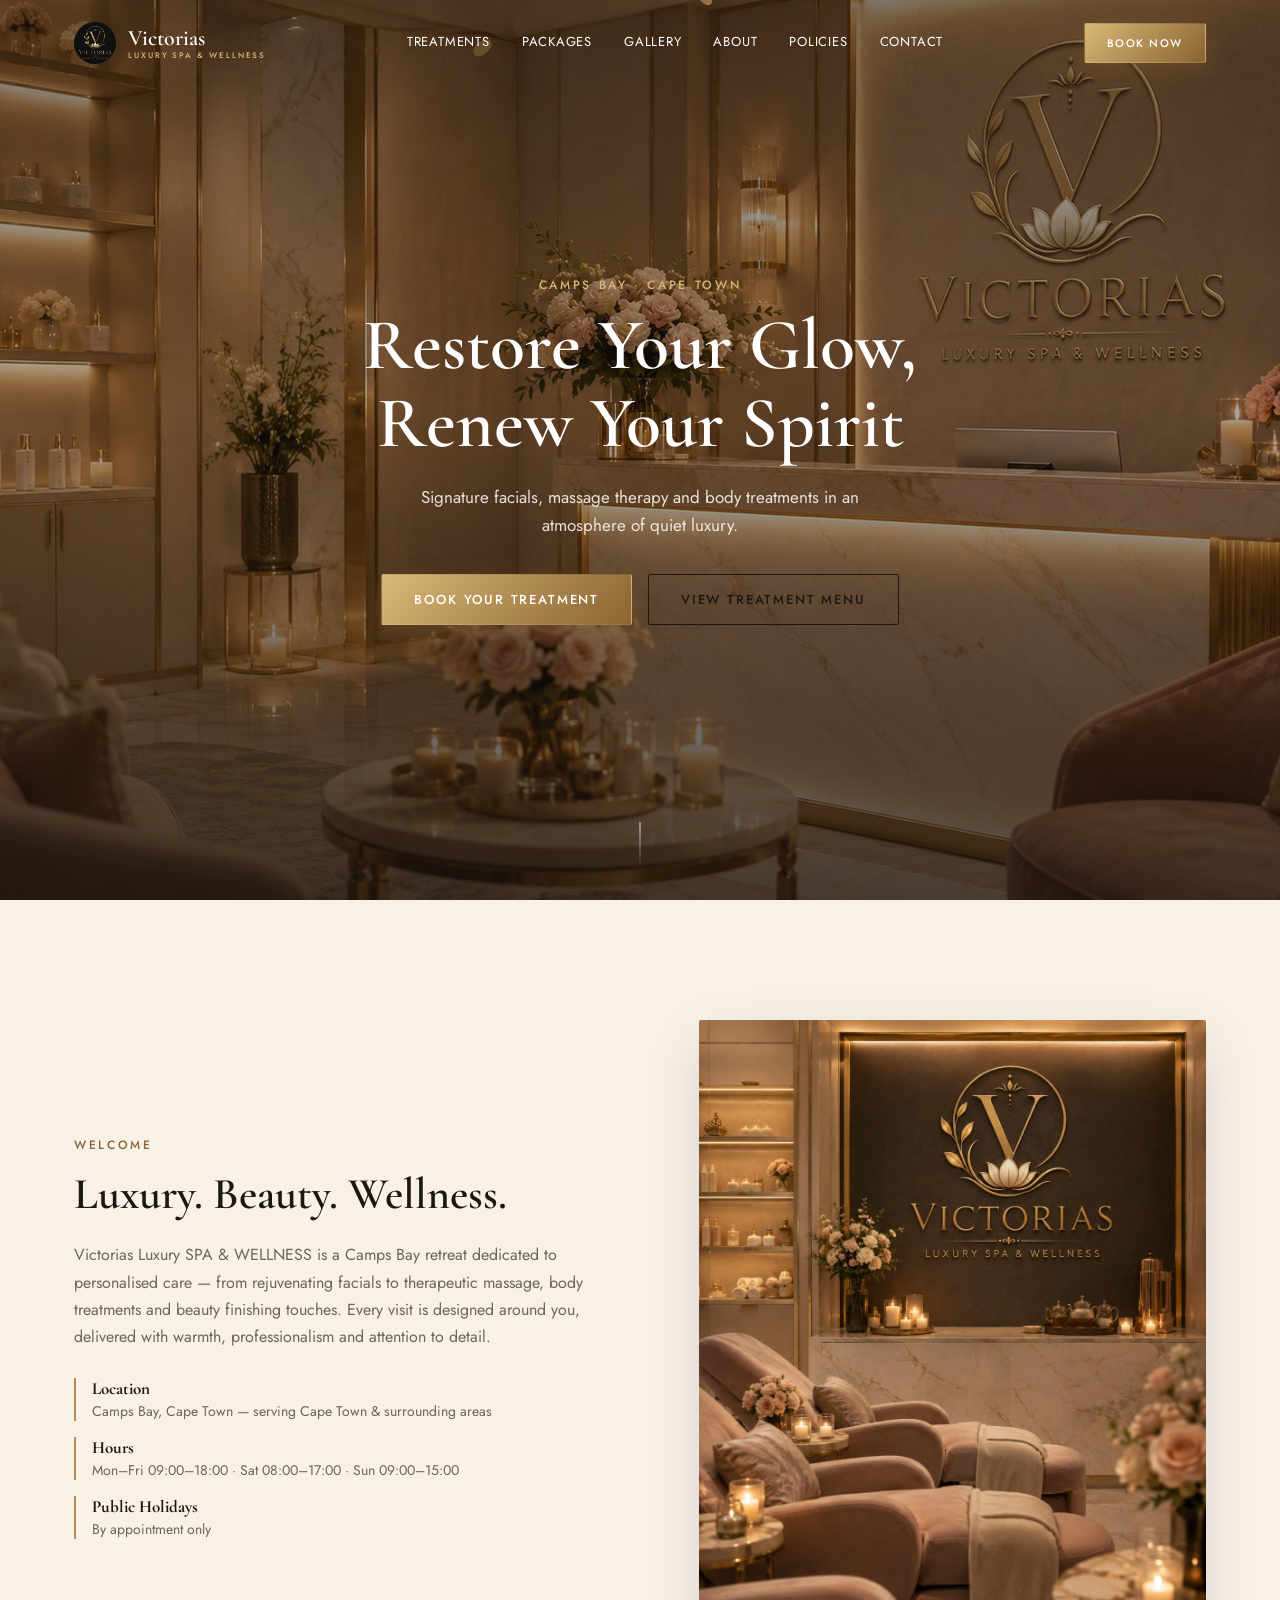
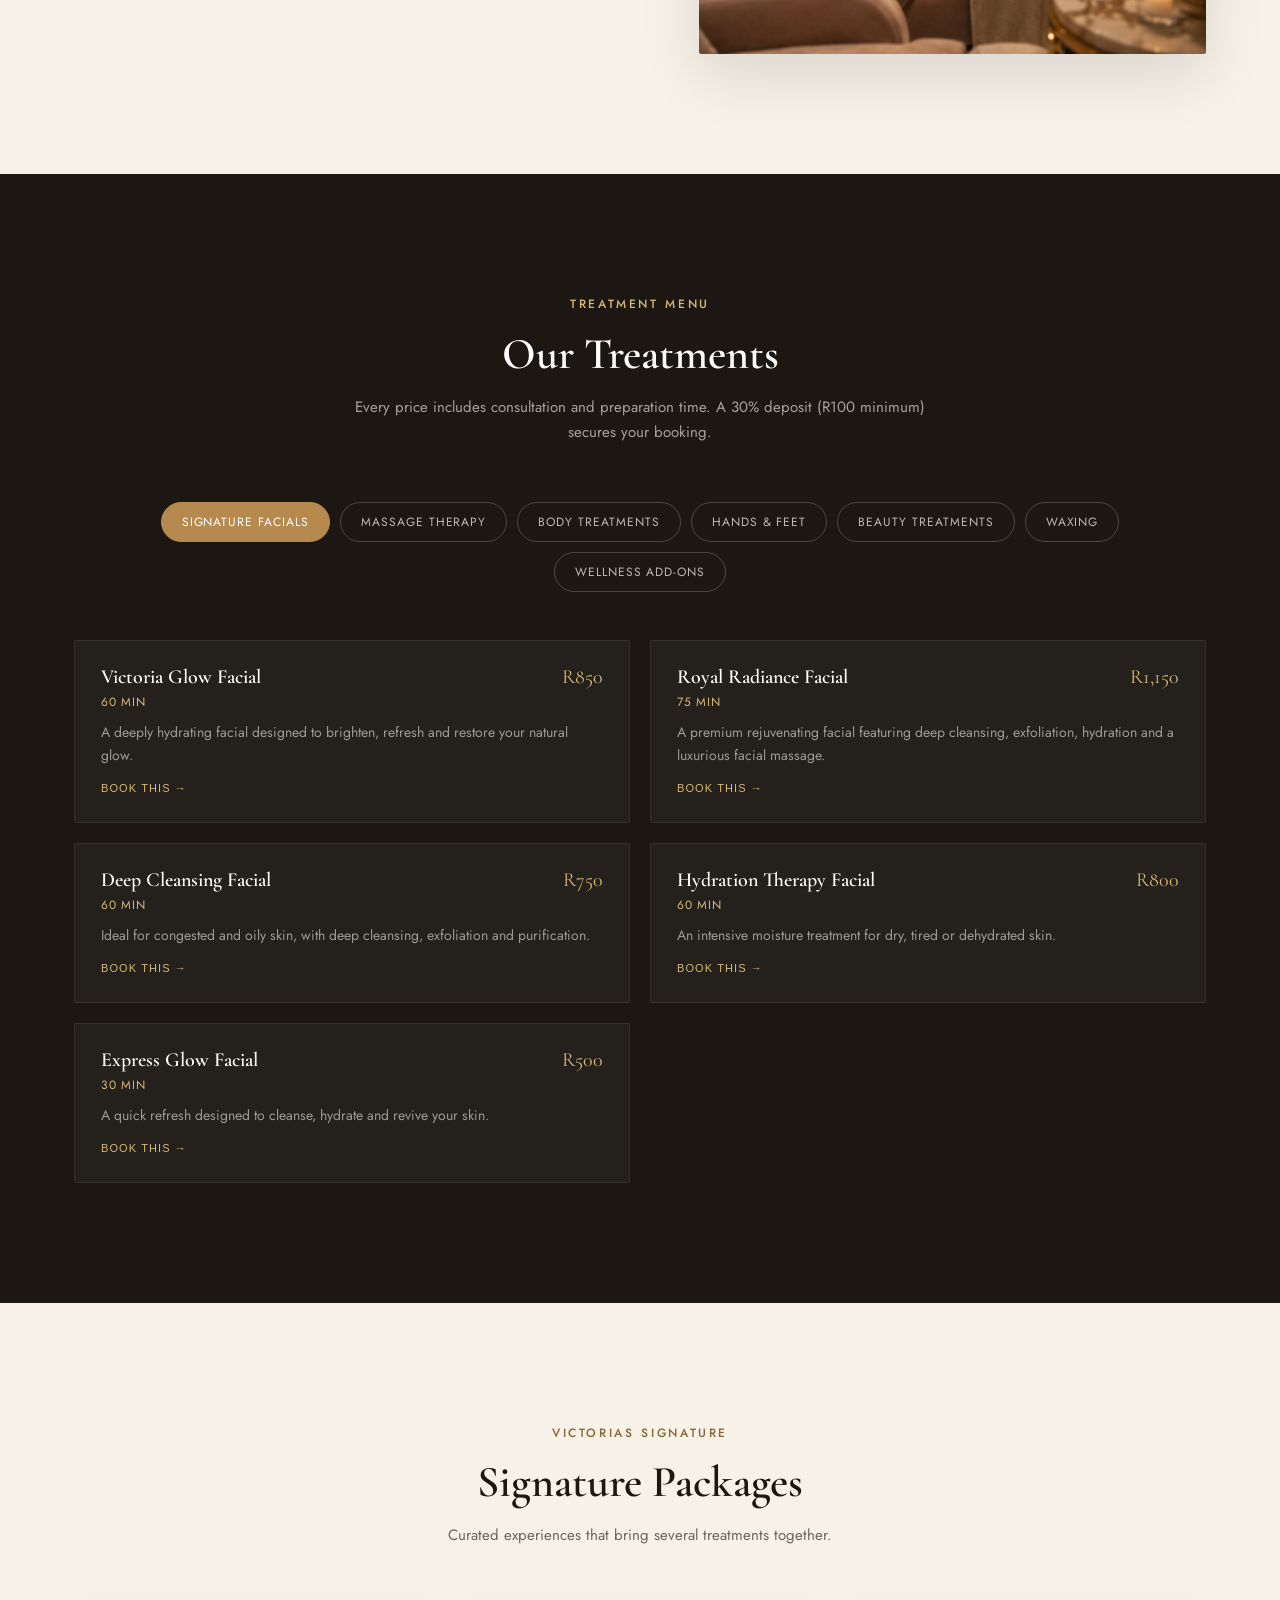
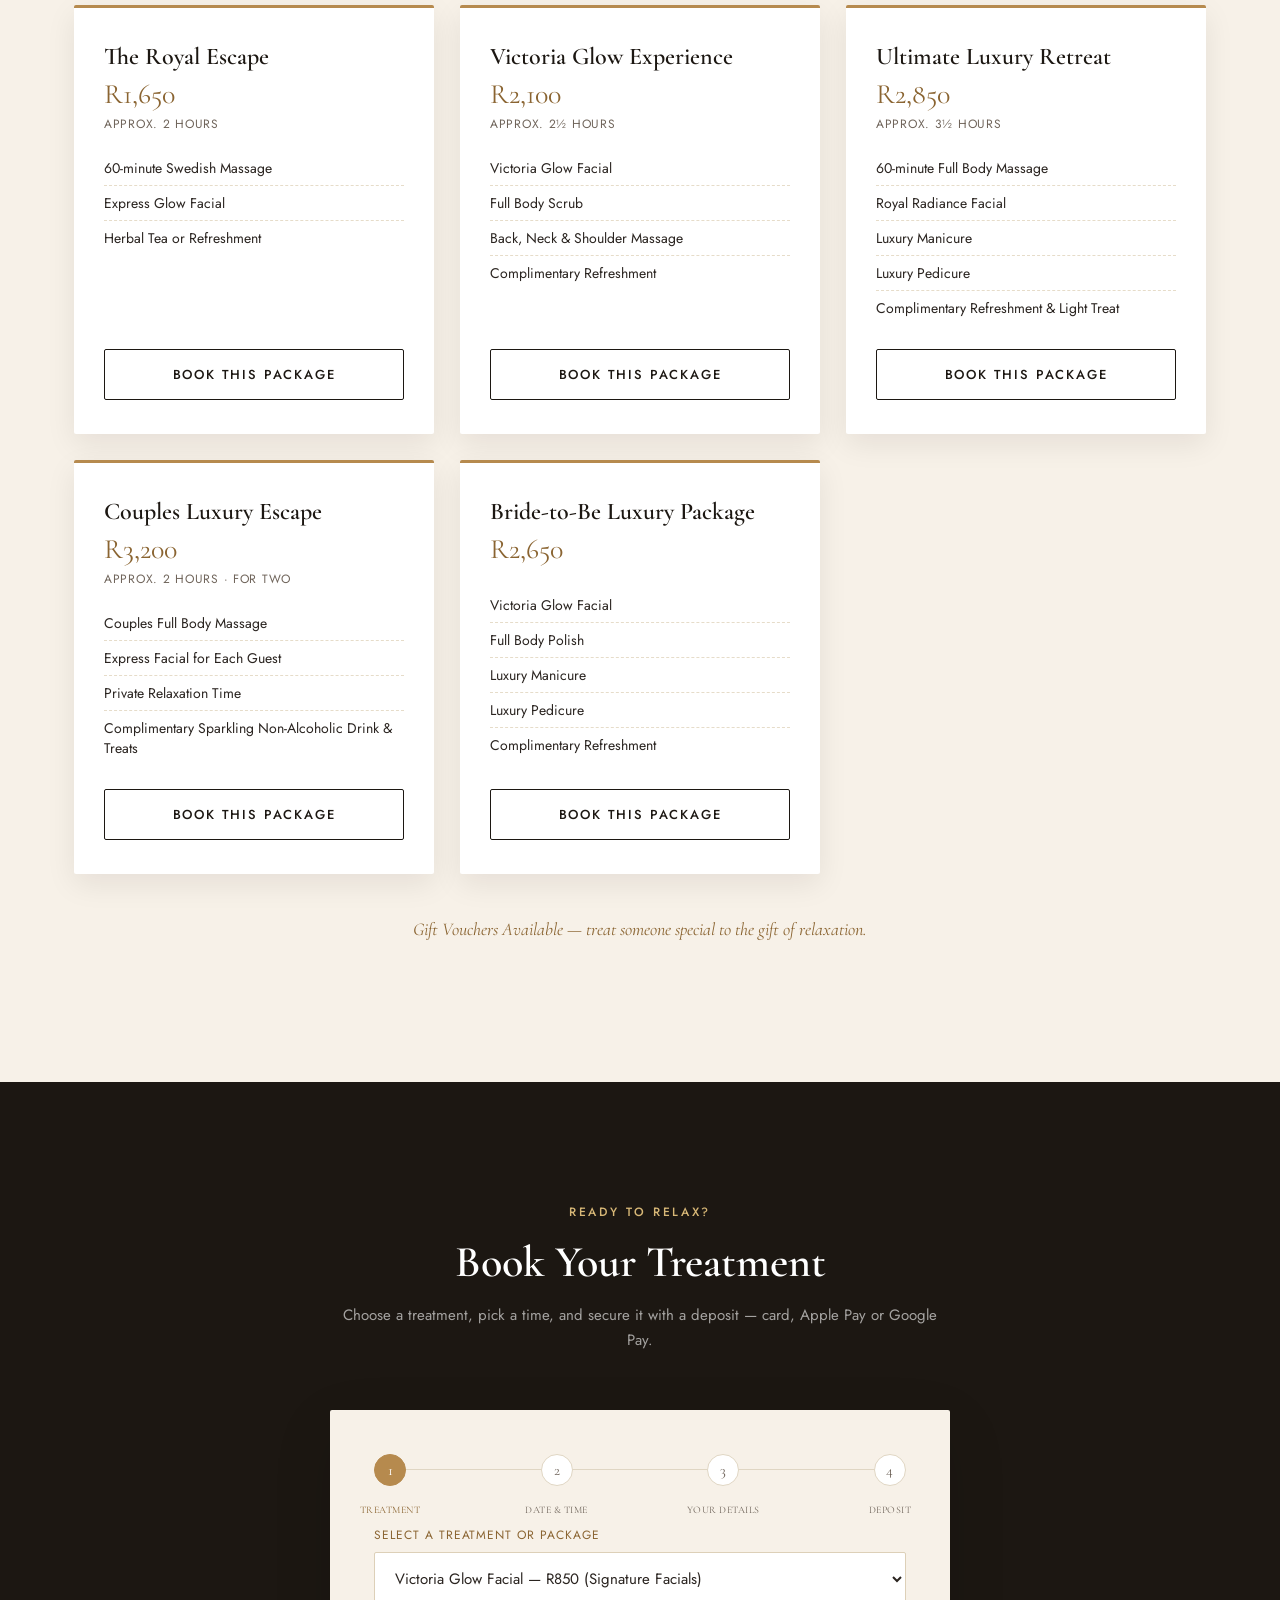
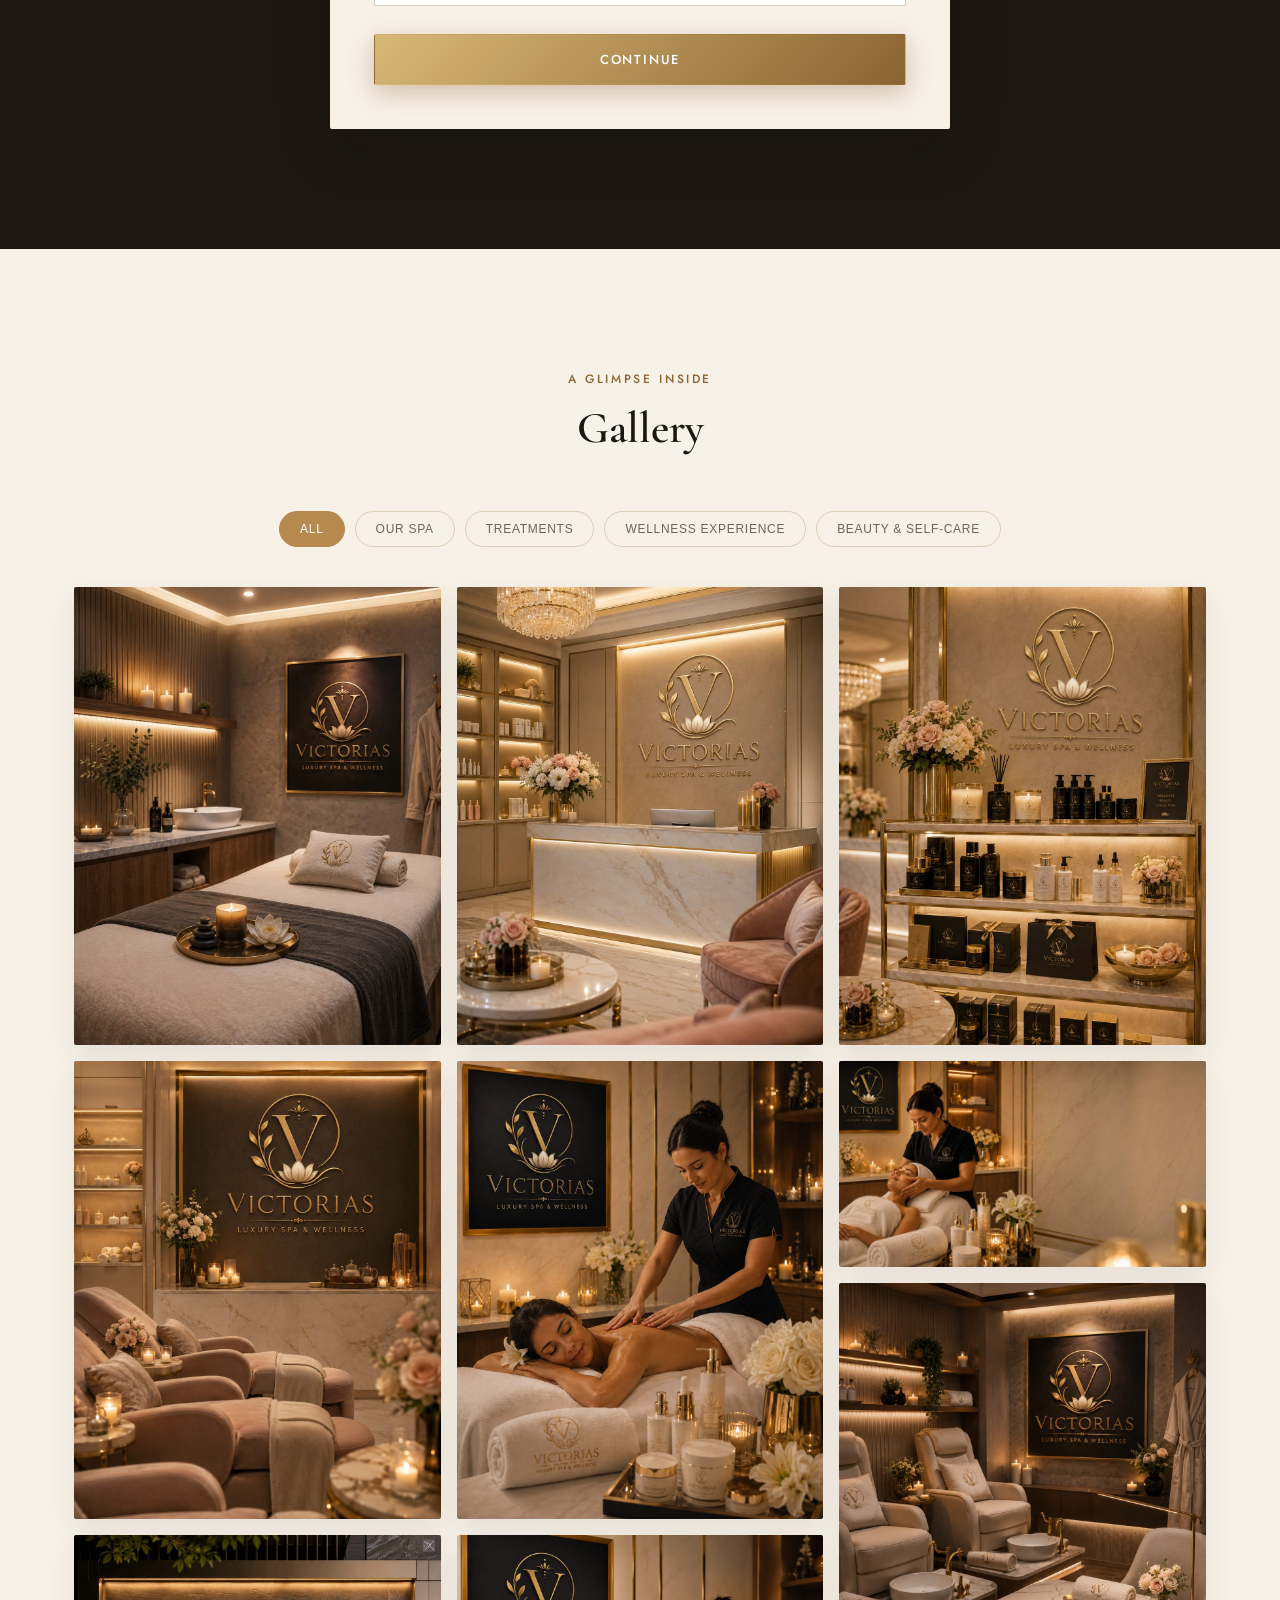
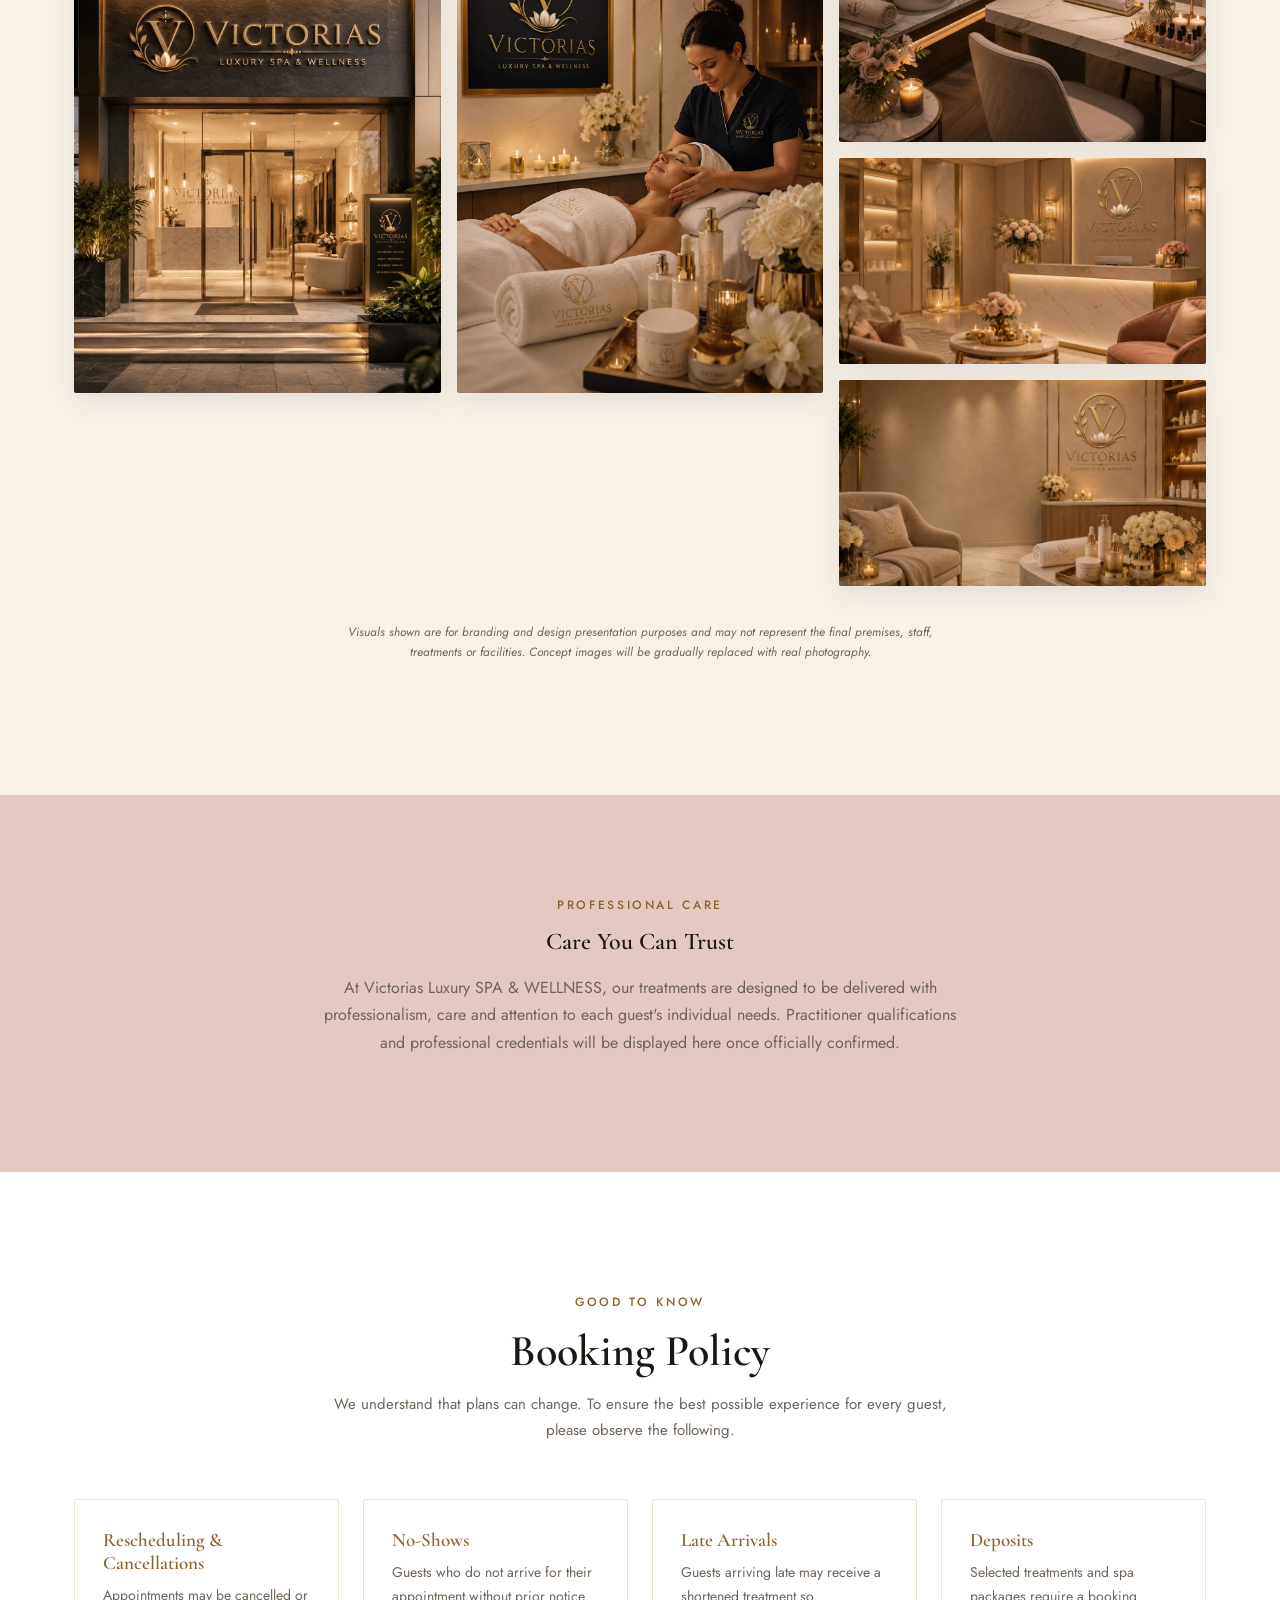
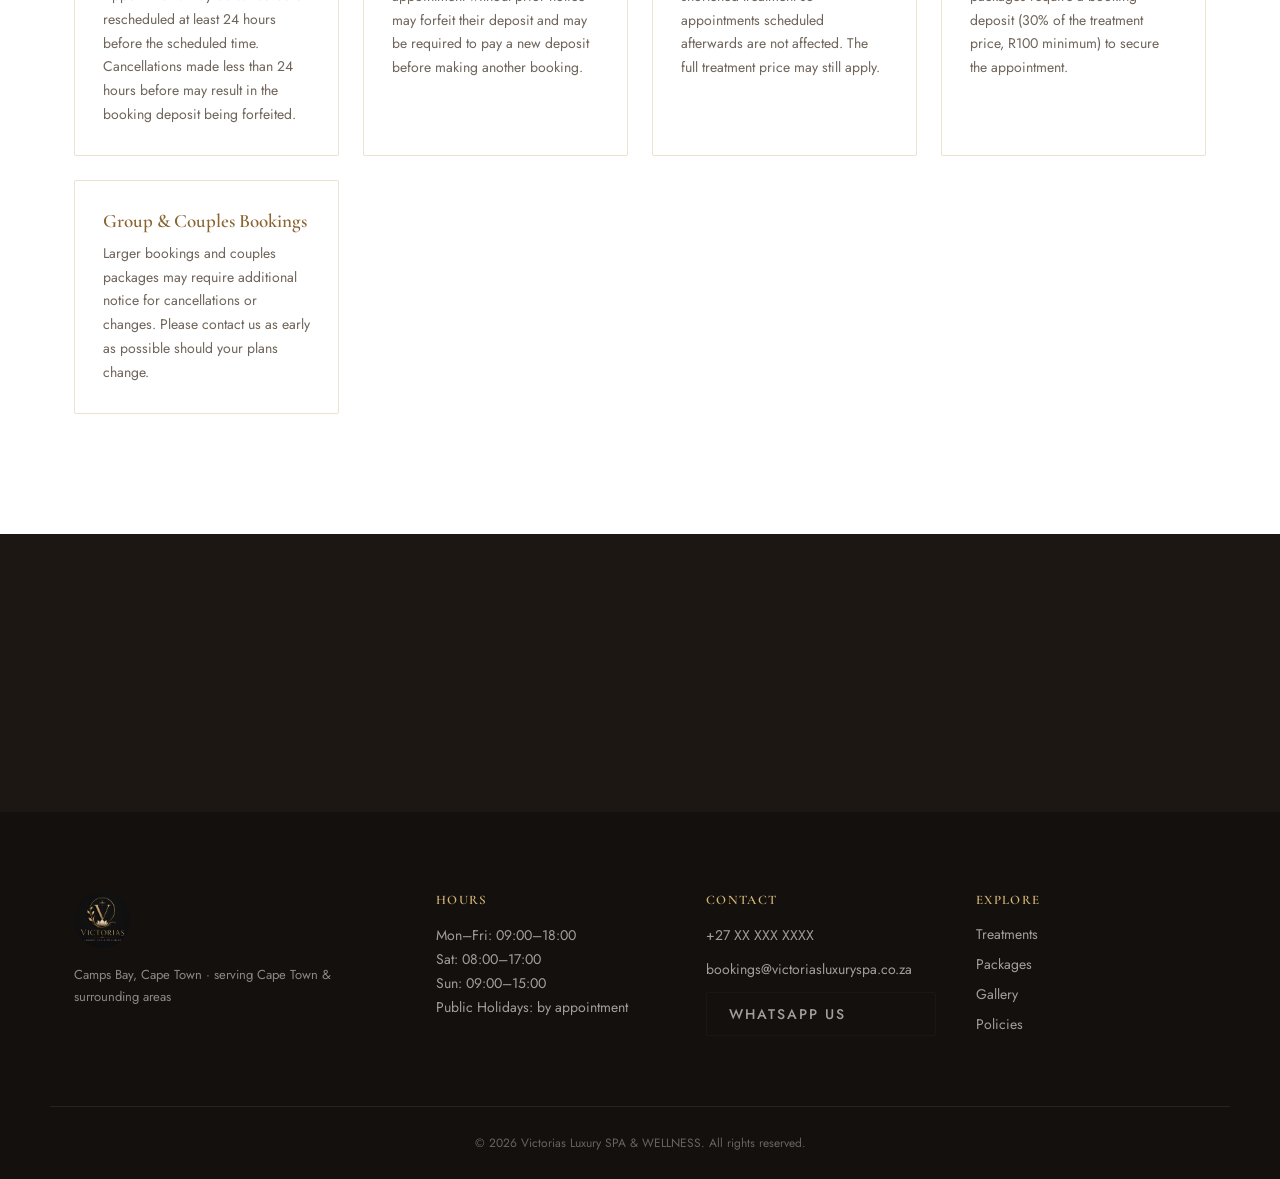
==== commit 4dbf7077: "Fix missing Supabase script include on live site" ====
--- a/index.html
+++ b/index.html
@@ -297,7 +297,13 @@
   <img id="lightbox-img" src="" alt="">
 </div>
 
+<script src="https://cdn.jsdelivr.net/npm/@supabase/supabase-js@2/dist/umd/supabase.min.js"></script>
 <script src="js/config.js"></script>
+<script>
+  const supabaseClient = (CONFIG.SUPABASE_CONNECTED && window.supabase)
+    ? window.supabase.createClient(CONFIG.SUPABASE_URL, CONFIG.SUPABASE_ANON_KEY)
+    : null;
+</script>
 <script src="js/services-data.js"></script>
 <script src="js/main.js"></script>
 </body>
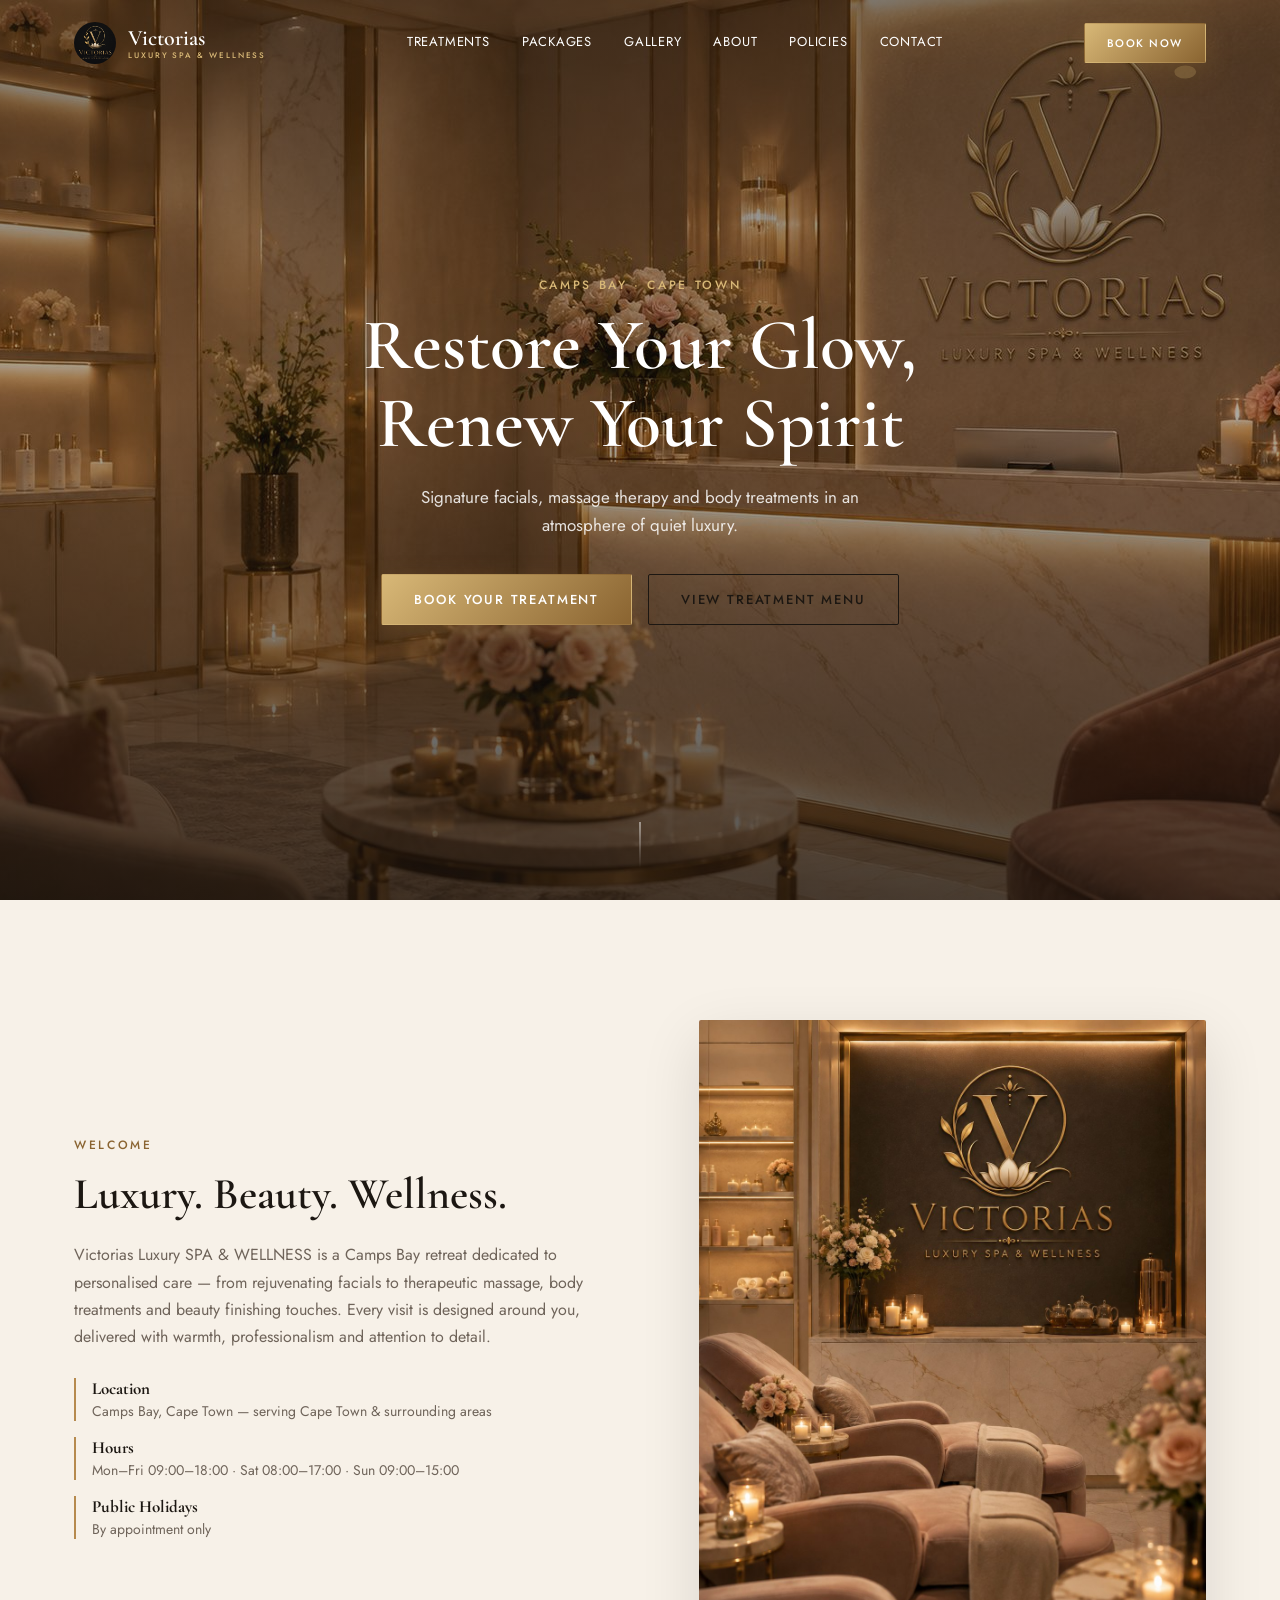
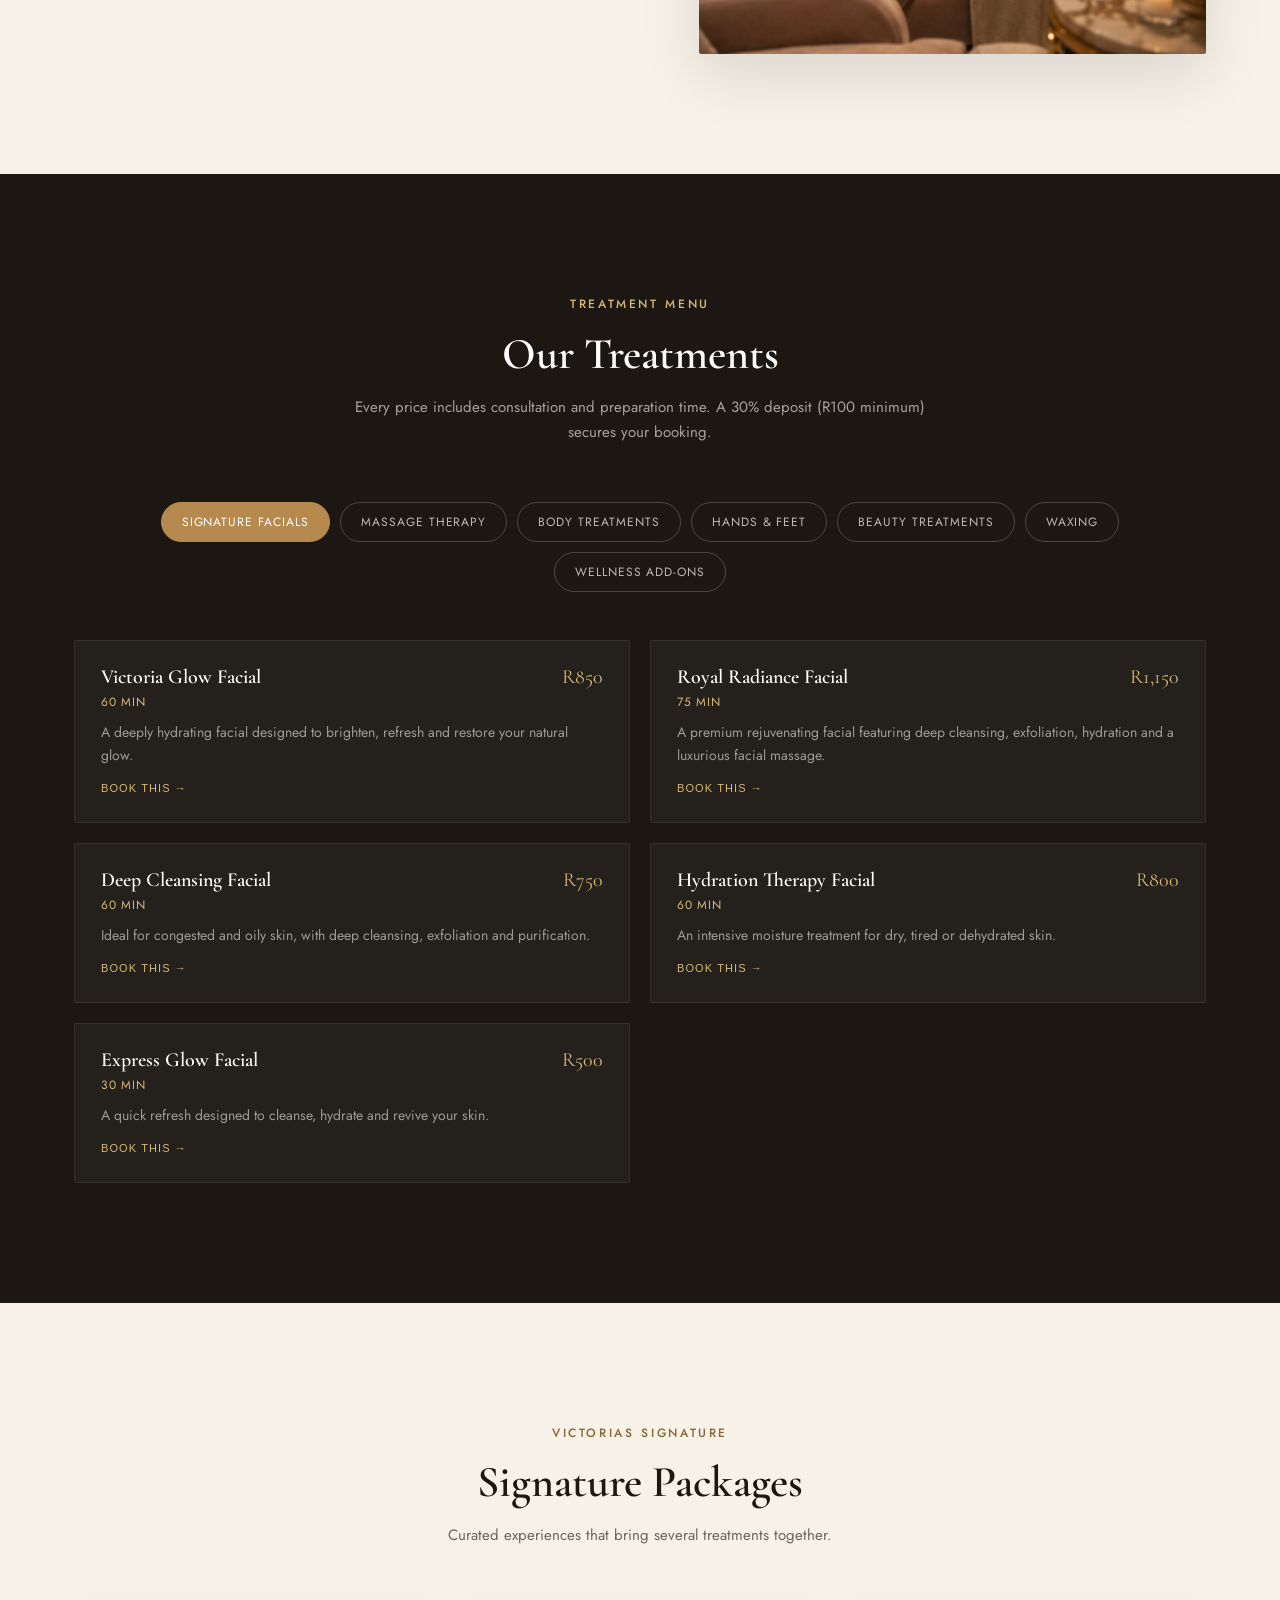
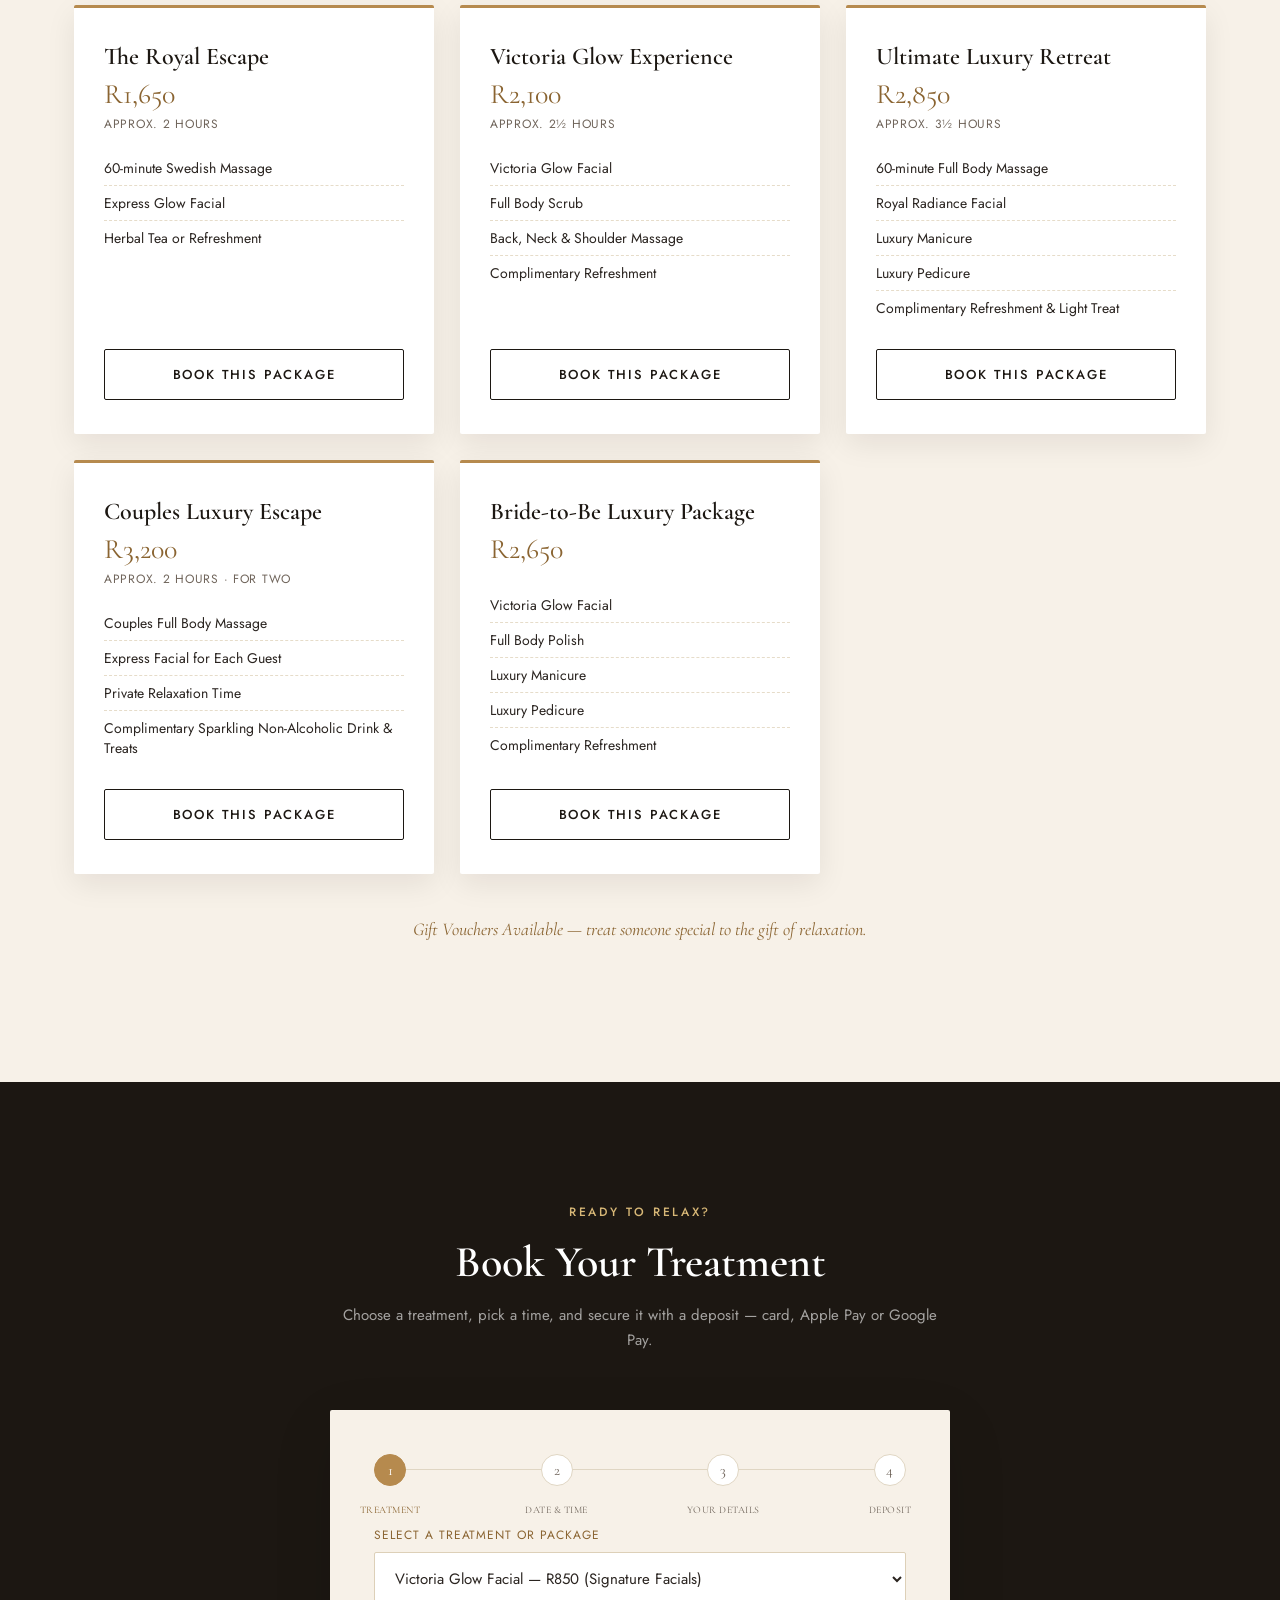
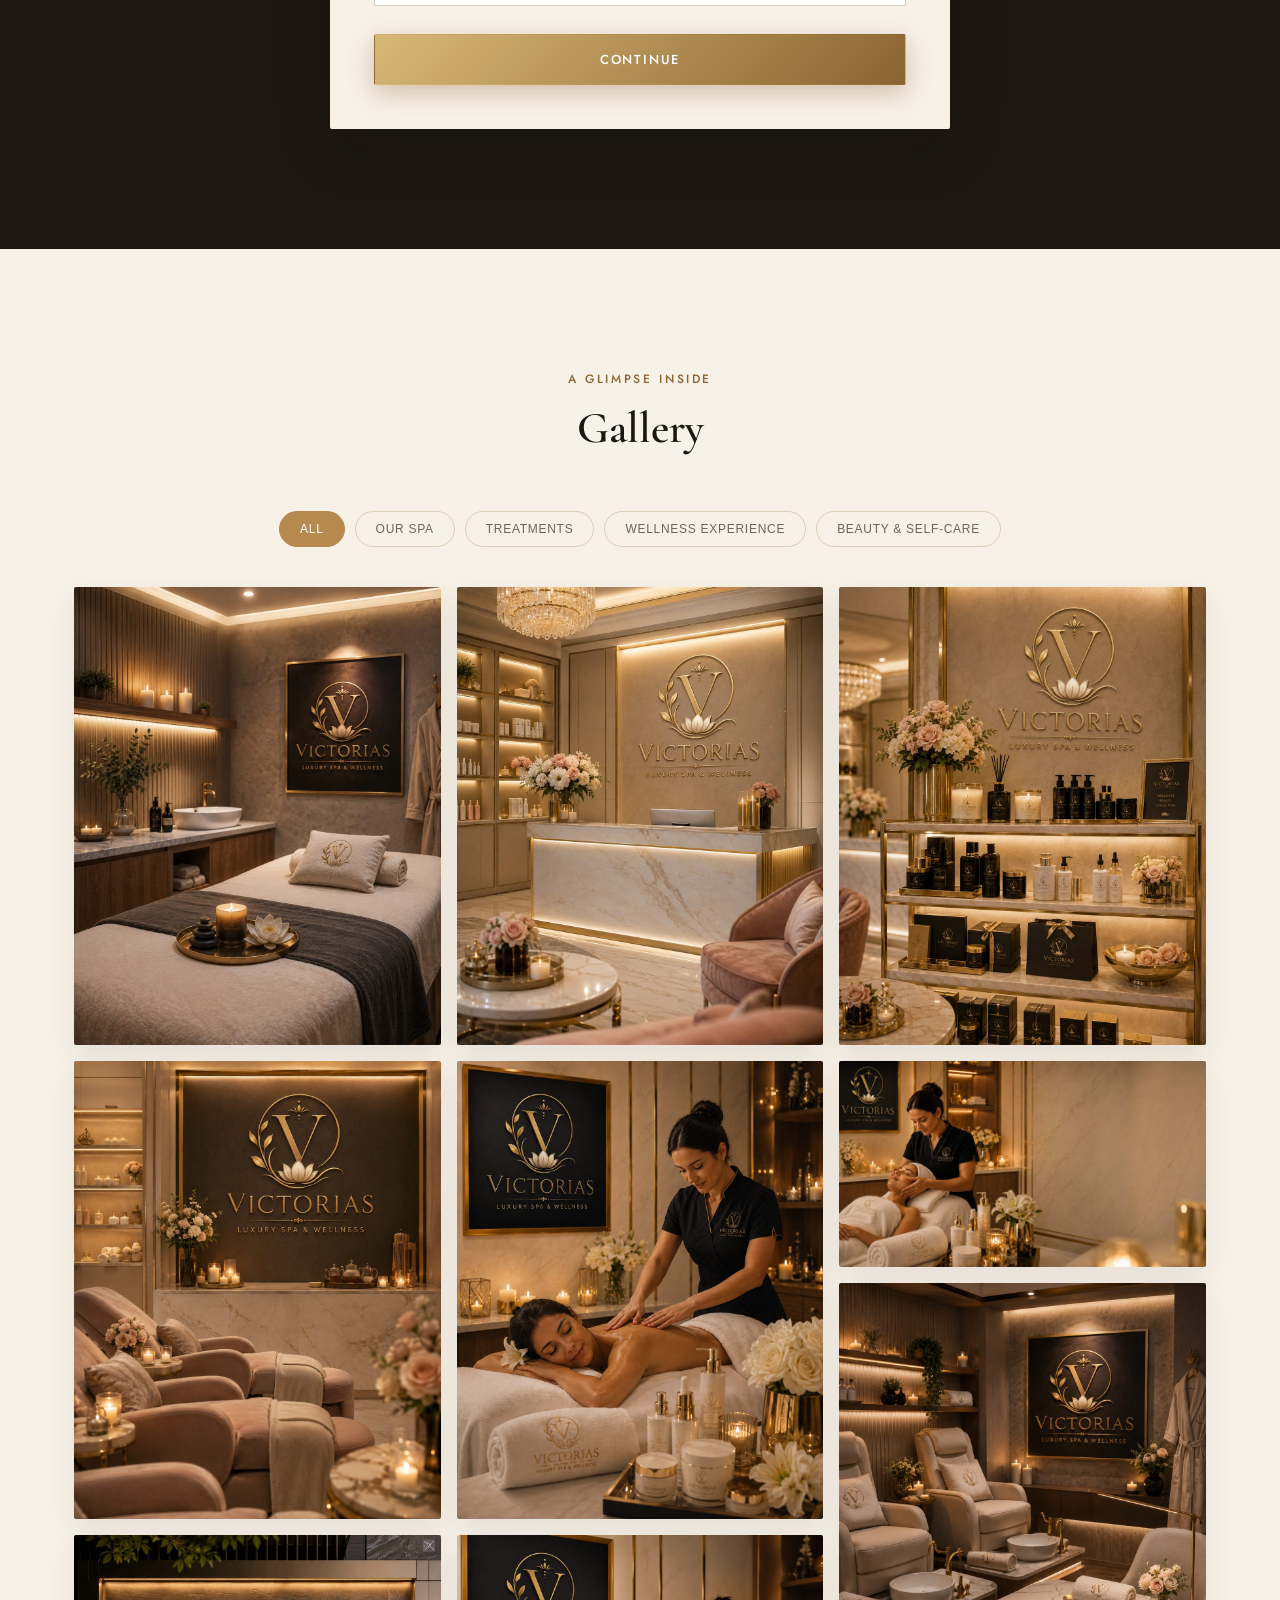
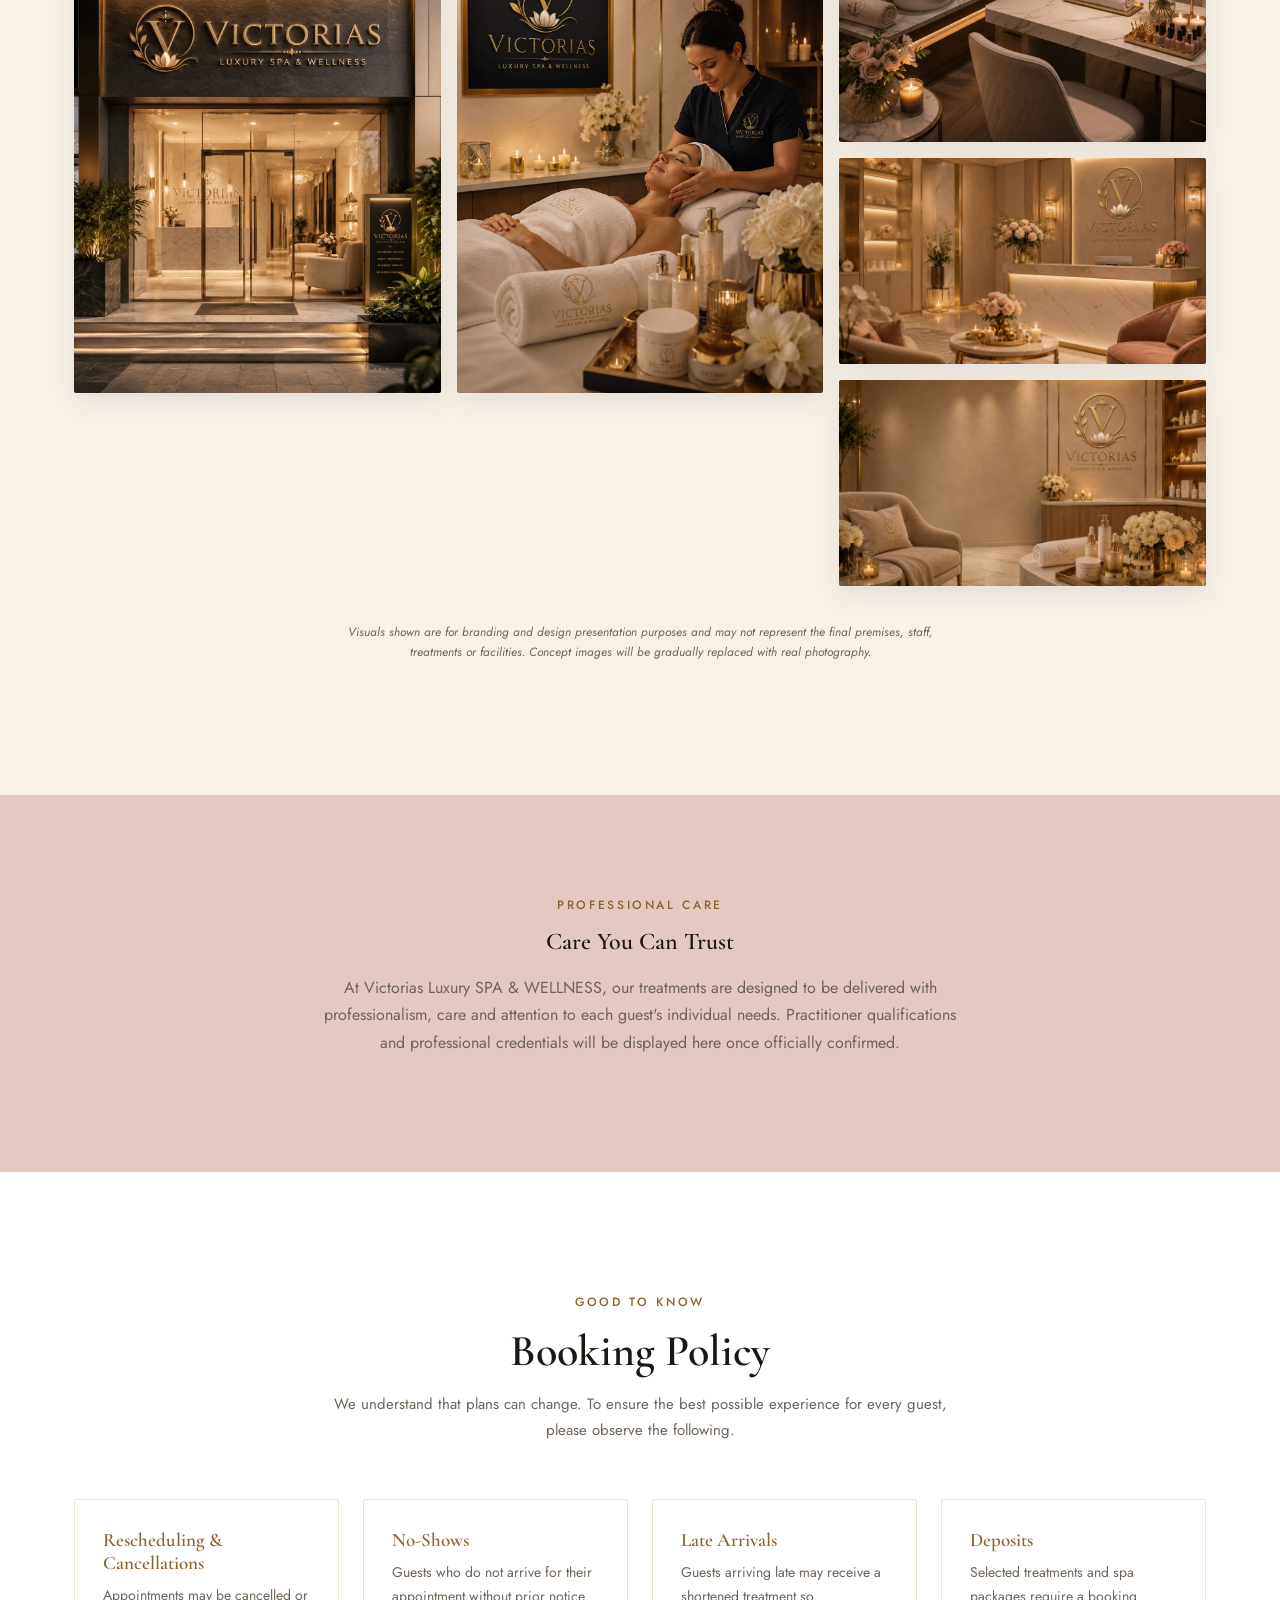
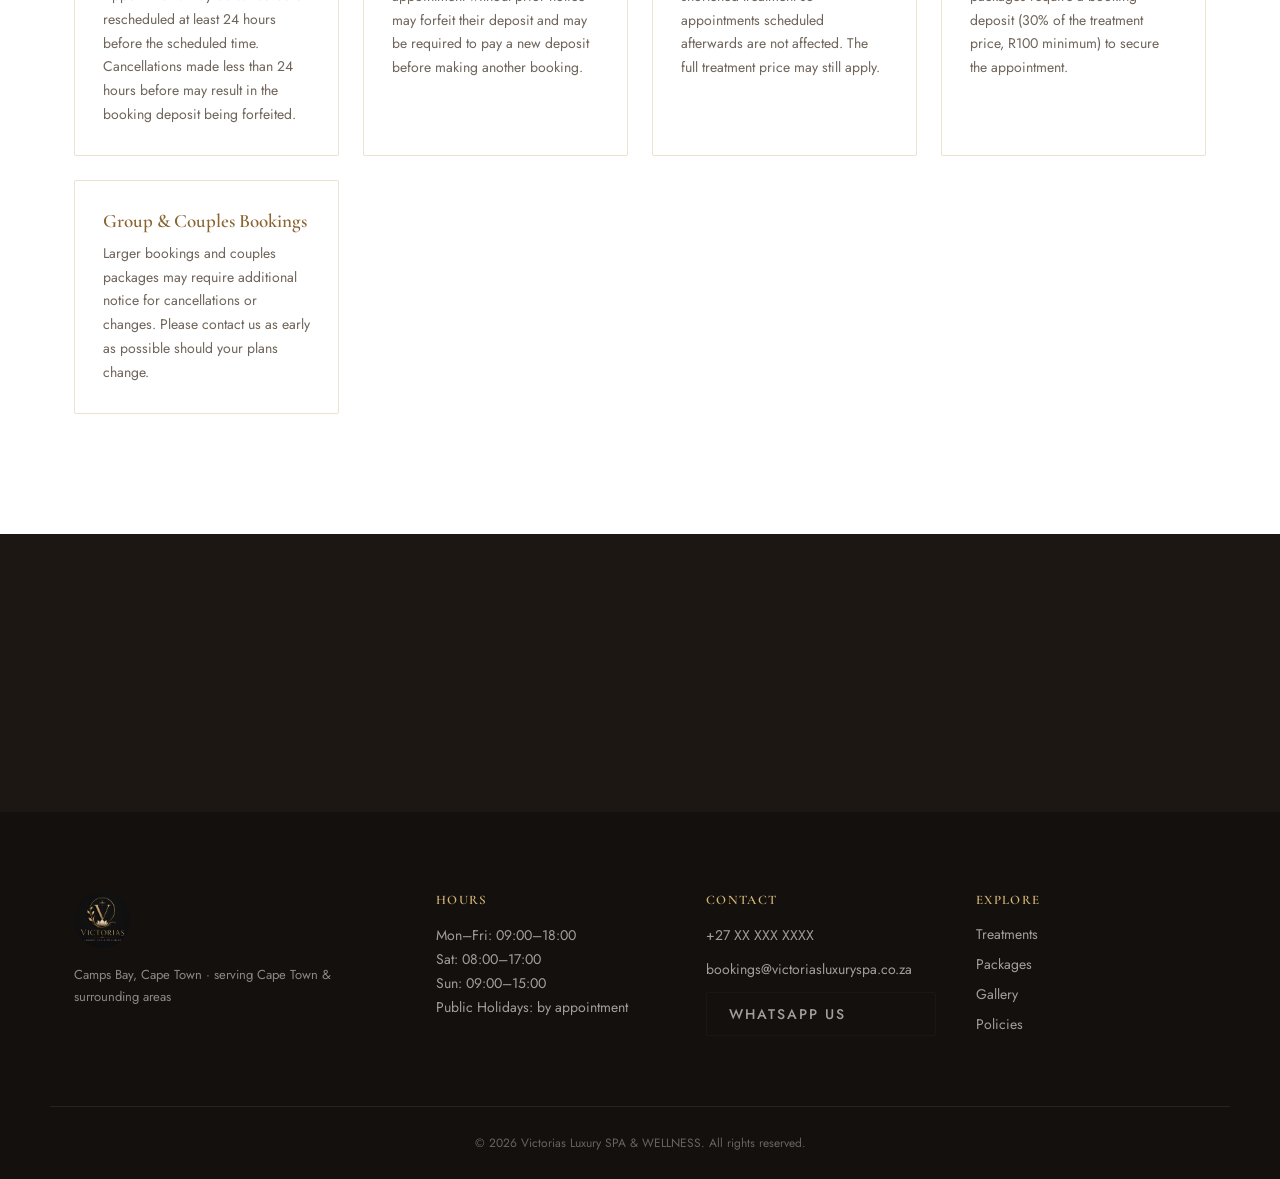
==== commit bb198dde: "Host Supabase library locally instead of via CDN (Edge tracking prevention was blocking it)" ====
--- a/index.html
+++ b/index.html
@@ -297,7 +297,7 @@
   <img id="lightbox-img" src="" alt="">
 </div>
 
-<script src="https://cdn.jsdelivr.net/npm/@supabase/supabase-js@2/dist/umd/supabase.min.js"></script>
+<script src="js/supabase.min.js"></script>
 <script src="js/config.js"></script>
 <script>
   const supabaseClient = (CONFIG.SUPABASE_CONNECTED && window.supabase)
